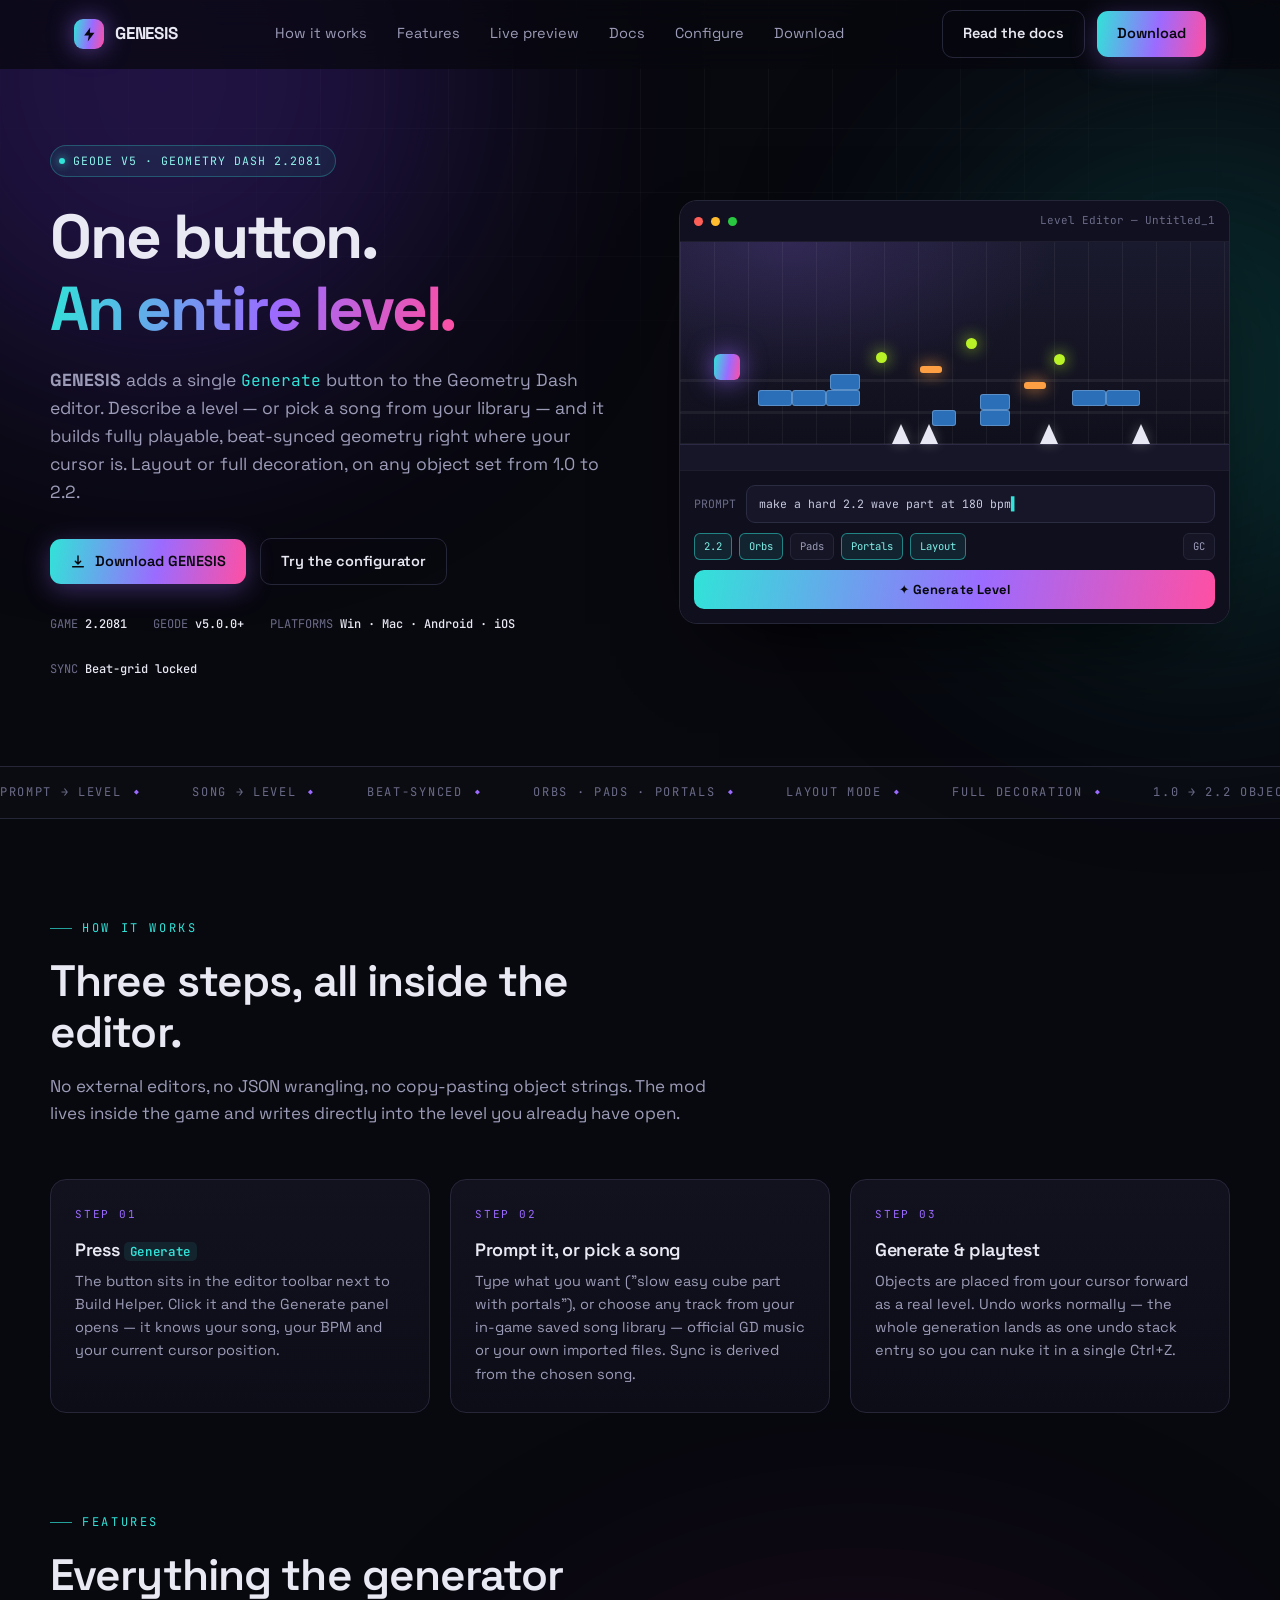
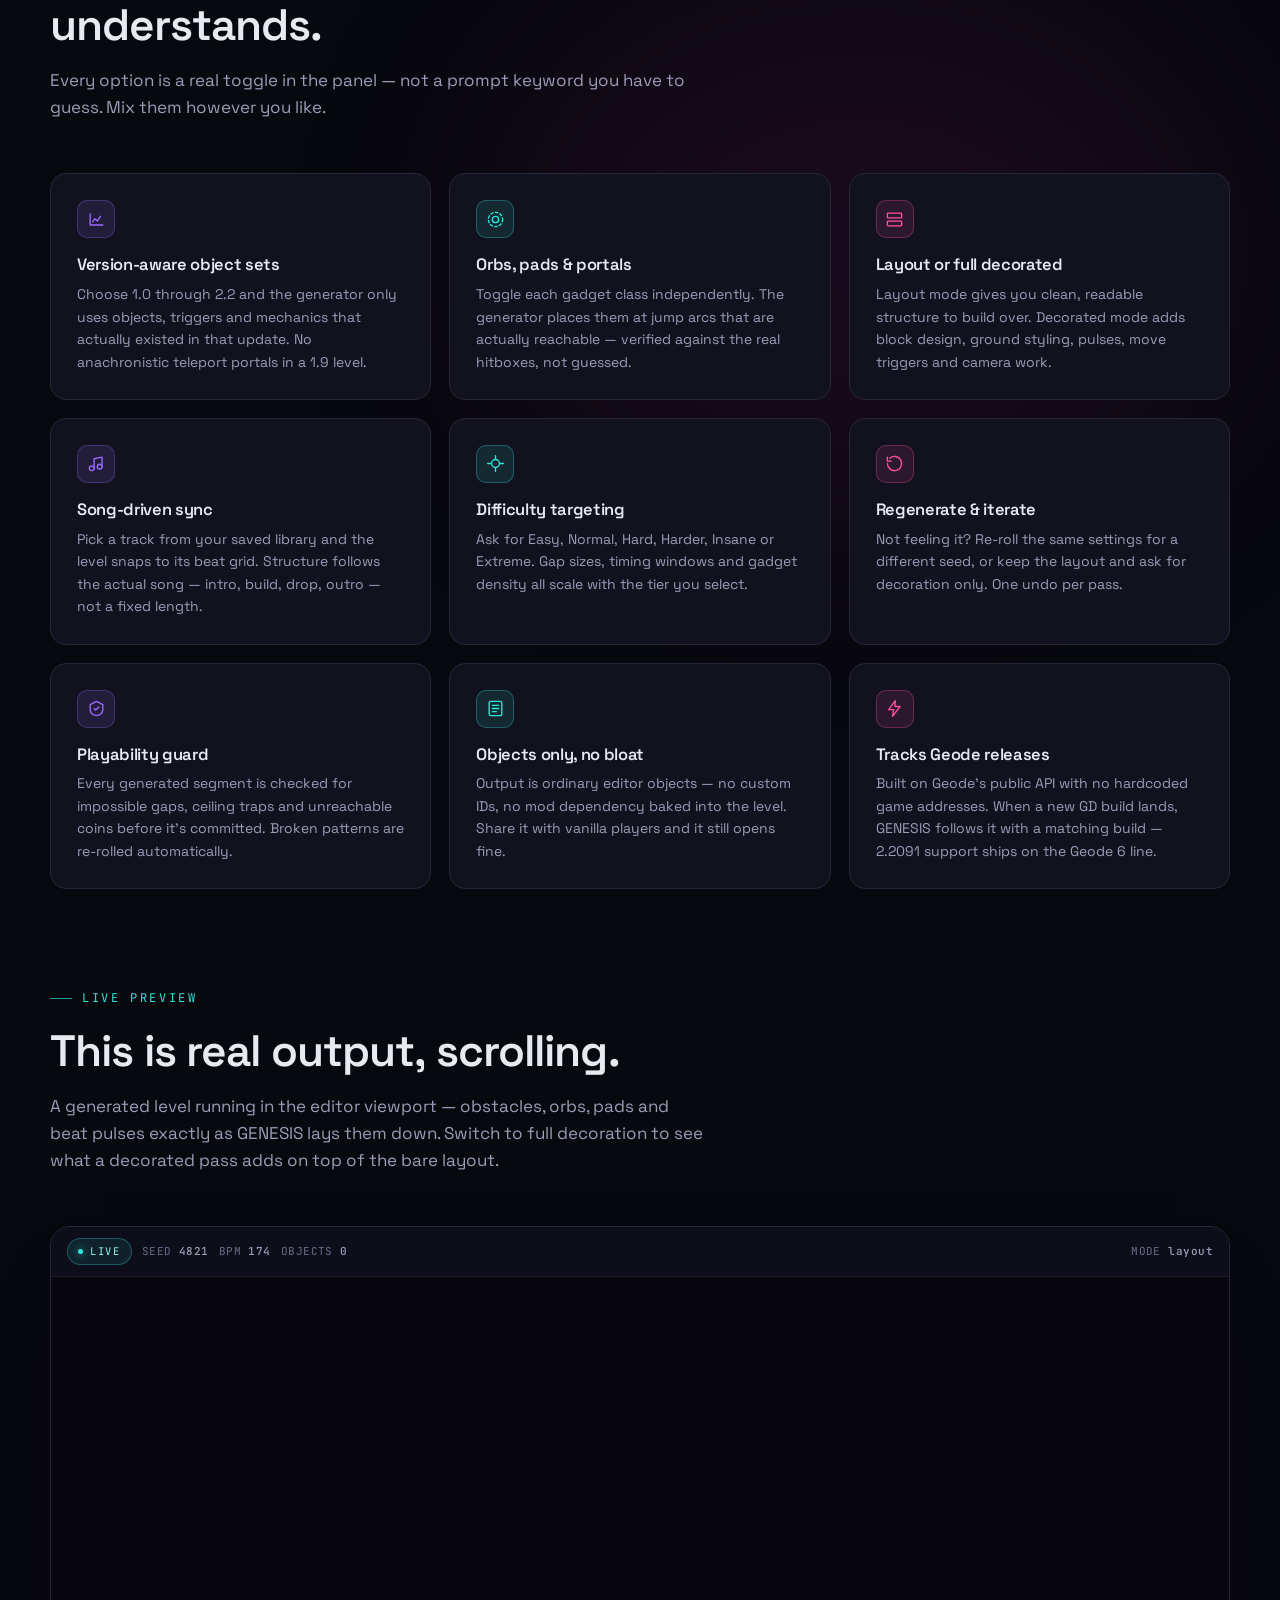
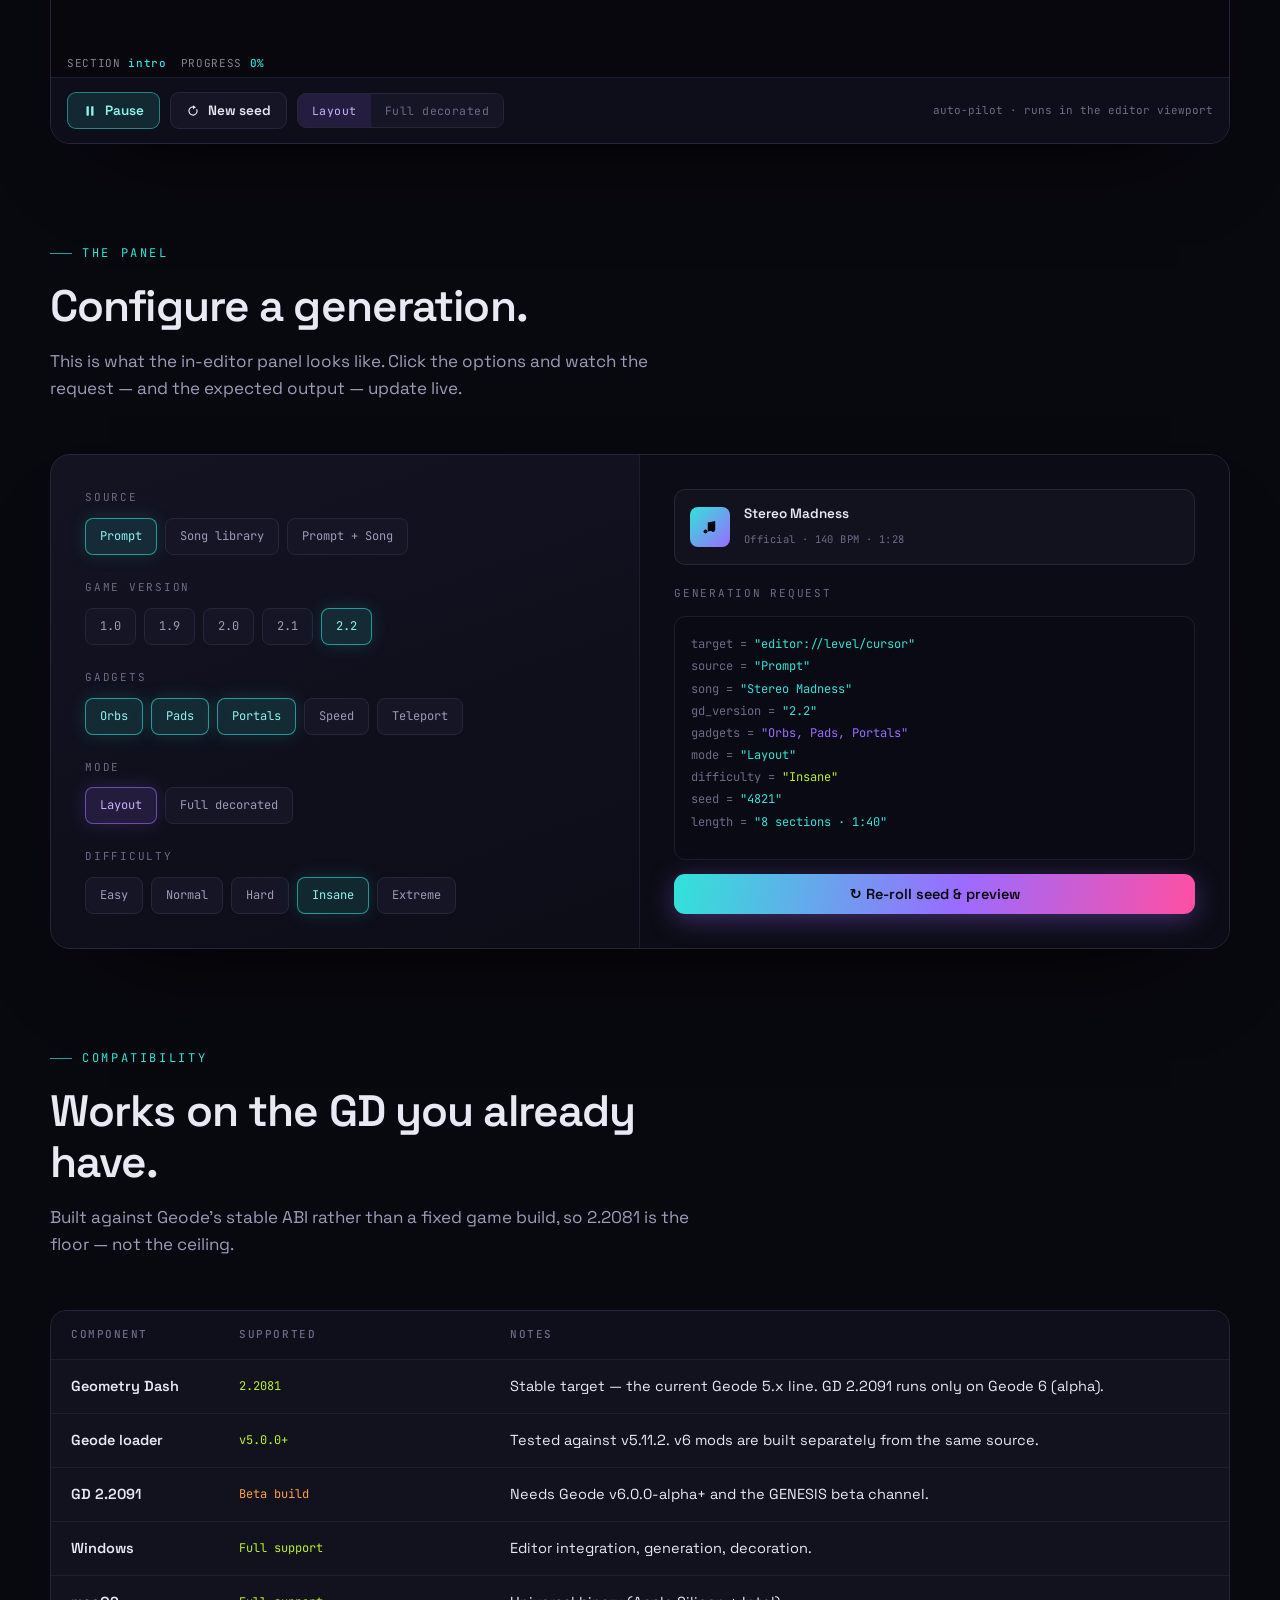
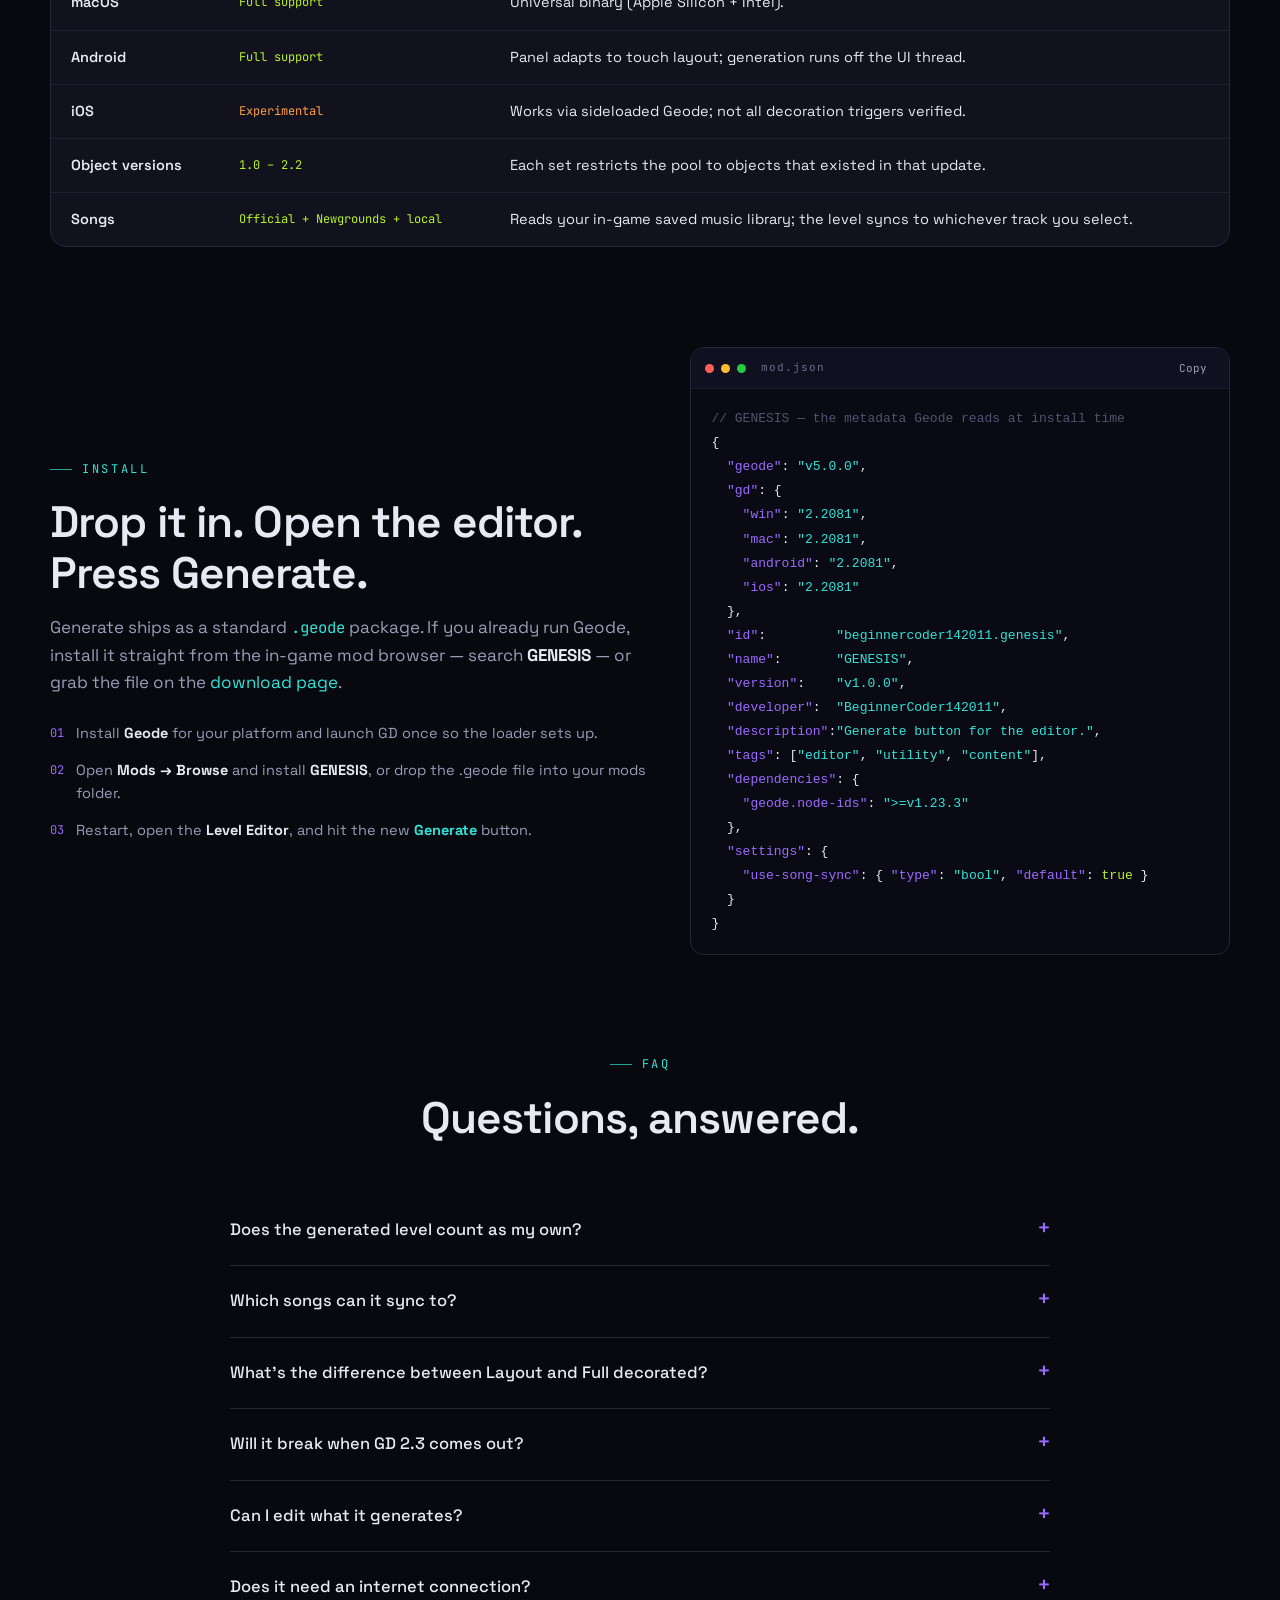
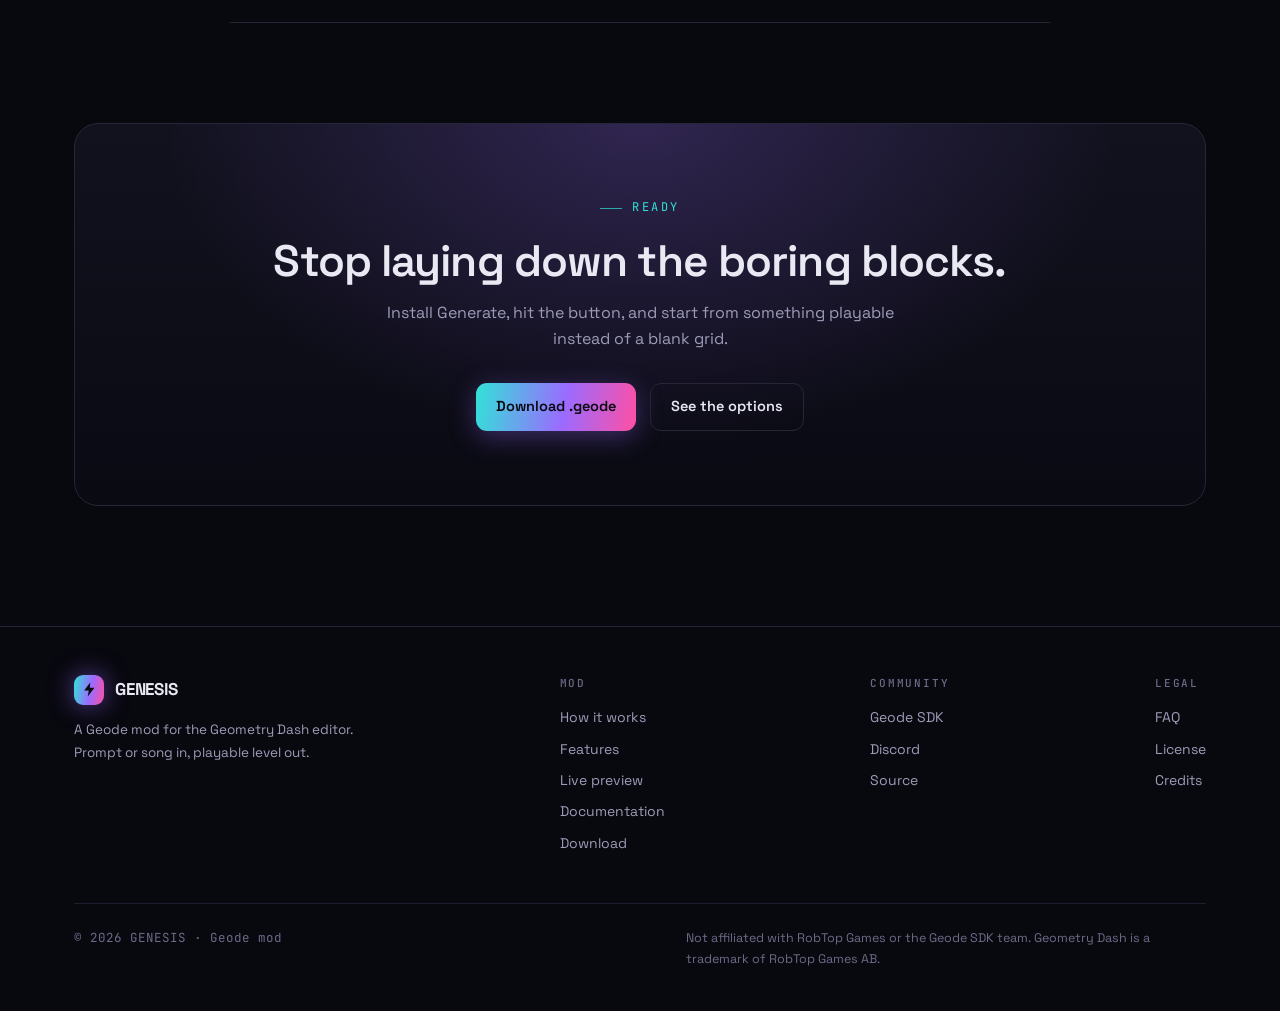
==== index.html @ abf3786a "Add site: landing, download, docs, beta tester page" ====
<!DOCTYPE html>
<html lang="en">
<head>
<meta charset="UTF-8" />
<meta name="viewport" content="width=device-width, initial-scale=1.0" />
<title>GENESIS — Level Generation for the Geometry Dash Editor</title>
<meta name="description" content="GENESIS is a Geode mod that adds one Generate button to the Geometry Dash editor and builds a playable, beat-synced level from a prompt or a song in your library. Layout or fully decorated, 1.0 through 2.2." />
<link rel="preconnect" href="https://fonts.googleapis.com">
<link rel="preconnect" href="https://fonts.gstatic.com" crossorigin>
<link href="https://fonts.googleapis.com/css2?family=Space+Grotesk:wght@400;500;600;700&family=JetBrains+Mono:wght@400;500;700&display=swap" rel="stylesheet">
<link rel="stylesheet" href="styles.css">
</head>
<body>

<div class="bg-grid"></div>
<div class="glow a"></div>
<div class="glow b"></div>
<div class="glow c"></div>

<header id="site-header">
  <div class="wrap nav">
    <a href="#" class="brand">
      <span class="logo">
        <svg viewBox="0 0 24 24" fill="none"><path d="M13 2 4.5 13.5H11L9.5 22 19 9.5h-6.5L13 2Z" fill="#08080f"/></svg>
      </span>
      GENESIS
    </a>
    <nav class="nav-links">
      <a href="#how">How it works</a>
      <a href="#features">Features</a>
      <a href="#preview">Live preview</a>
      <a href="docs.html">Docs</a>
      <a href="#builder">Configure</a>
      <a href="download.html">Download</a>
    </nav>
    <div class="nav-cta">
      <a class="btn ghost" href="docs.html">Read the docs</a>
      <a class="btn primary" href="download.html">Download</a>
    </div>
  </div>
</header>

<!-- ============ HERO ============ -->
<section class="wrap hero">
  <div>
    <div class="badge"><span class="dot"></span>Geode v5 · Geometry Dash 2.2081</div>
    <h1>One button.<br><span class="grad">An entire level.</span></h1>
    <p class="lead">
      <b>GENESIS</b> adds a single <code style="font-family:var(--mono);font-size:.92em;color:var(--cyan)">Generate</code>
      button to the Geometry Dash editor. Describe a level — or pick a song from your library — and it builds fully
      playable, beat-synced geometry right where your cursor is. Layout or full decoration, on any object set from 1.0 to 2.2.
    </p>
    <div class="hero-actions">
      <a class="btn primary" href="download.html">
        <svg width="16" height="16" viewBox="0 0 24 24" fill="none" stroke="currentColor" stroke-width="2.2" stroke-linecap="round" stroke-linejoin="round"><path d="M12 3v12m0 0 4-4m-4 4-4-4M4 19h16"/></svg>
        Download GENESIS
      </a>
      <a class="btn ghost" href="#builder">Try the configurator</a>
    </div>
    <div class="hero-meta">
      <span>GAME&nbsp;<b>2.2081</b></span>
      <span>GEODE&nbsp;<b>v5.0.0+</b></span>
      <span>PLATFORMS&nbsp;<b>Win · Mac · Android · iOS</b></span>
      <span>SYNC&nbsp;<b>Beat-grid locked</b></span>
    </div>
  </div>

  <div class="editor" aria-hidden="true">
    <div class="ed-bar">
      <span class="ed-dot r"></span><span class="ed-dot y"></span><span class="ed-dot g"></span>
      <span class="ed-title">Level Editor — Untitled_1</span>
    </div>
    <div class="ed-canvas" id="canvas"></div>
    <div class="ed-panel">
      <div class="ed-row">
        <span>PROMPT</span>
        <div class="prompt-box">make a hard 2.2 wave part at 180 bpm<span class="caret">▌</span></div>
      </div>
      <div class="ed-row" style="flex-wrap:wrap;gap:7px">
        <span class="chip on">2.2</span>
        <span class="chip on">Orbs</span>
        <span class="chip">Pads</span>
        <span class="chip on">Portals</span>
        <span class="chip on">Layout</span>
        <span class="chip" style="margin-left:auto;border-color:var(--line)">GC</span>
      </div>
      <button class="gen-btn" onclick="document.getElementById('builder').scrollIntoView({behavior:'smooth'})">✦ Generate Level</button>
    </div>
  </div>
</section>

<div class="ticker" aria-hidden="true">
  <div class="ticker-inner">
    <span>Prompt → level</span><span>Song → level</span><span>Beat-synced</span><span>Orbs · Pads · Portals</span>
    <span>Layout mode</span><span>Full decoration</span><span>1.0 → 2.2 object sets</span><span>Auto playtest</span>
    <span>Prompt → level</span><span>Song → level</span><span>Beat-synced</span><span>Orbs · Pads · Portals</span>
    <span>Layout mode</span><span>Full decoration</span><span>1.0 → 2.2 object sets</span><span>Auto playtest</span>
  </div>
</div>

<!-- ============ HOW ============ -->
<section class="wrap sec" id="how">
  <div class="sec-head reveal">
    <div class="eyebrow">How it works</div>
    <h2>Three steps, all inside the editor.</h2>
    <p class="lead">No external editors, no JSON wrangling, no copy-pasting object strings. The mod lives inside the game and writes directly into the level you already have open.</p>
  </div>
  <div class="steps">
    <div class="step reveal">
      <span class="step-n">STEP 01</span>
      <h3>Press <code>Generate</code></h3>
      <p>The button sits in the editor toolbar next to Build Helper. Click it and the Generate panel opens — it knows your song, your BPM and your current cursor position.</p>
    </div>
    <div class="step reveal">
      <span class="step-n">STEP 02</span>
      <h3>Prompt it, or pick a song</h3>
      <p>Type what you want ("slow easy cube part with portals"), or choose any track from your in-game saved song library — official GD music or your own imported files. Sync is derived from the chosen song.</p>
    </div>
    <div class="step reveal">
      <span class="step-n">STEP 03</span>
      <h3>Generate &amp; playtest</h3>
      <p>Objects are placed from your cursor forward as a real level. Undo works normally — the whole generation lands as one undo stack entry so you can nuke it in a single Ctrl+Z.</p>
    </div>
  </div>
</section>

<!-- ============ FEATURES ============ -->
<section class="wrap sec" id="features" style="padding-top:0">
  <div class="sec-head reveal">
    <div class="eyebrow">Features</div>
    <h2>Everything the generator understands.</h2>
    <p class="lead">Every option is a real toggle in the panel — not a prompt keyword you have to guess. Mix them however you like.</p>
  </div>
  <div class="features">
    <div class="card reveal">
      <div class="ico"><svg viewBox="0 0 24 24"><path d="M4 19V5m0 14h16"/><path d="M7 15l3-4 3 3 4-6"/></svg></div>
      <h3>Version-aware object sets</h3>
      <p>Choose 1.0 through 2.2 and the generator only uses objects, triggers and mechanics that actually existed in that update. No anachronistic teleport portals in a 1.9 level.</p>
    </div>
    <div class="card reveal">
      <div class="ico"><svg viewBox="0 0 24 24"><circle cx="12" cy="12" r="4"/><circle cx="12" cy="12" r="9" stroke-dasharray="3 3"/></svg></div>
      <h3>Orbs, pads &amp; portals</h3>
      <p>Toggle each gadget class independently. The generator places them at jump arcs that are actually reachable — verified against the real hitboxes, not guessed.</p>
    </div>
    <div class="card reveal">
      <div class="ico"><svg viewBox="0 0 24 24"><rect x="3" y="4" width="18" height="6" rx="1"/><rect x="3" y="14" width="18" height="6" rx="1"/></svg></div>
      <h3>Layout or full decorated</h3>
      <p>Layout mode gives you clean, readable structure to build over. Decorated mode adds block design, ground styling, pulses, move triggers and camera work.</p>
    </div>
    <div class="card reveal">
      <div class="ico"><svg viewBox="0 0 24 24"><path d="M9 18V6l10-2v12"/><circle cx="6" cy="18" r="3"/><circle cx="16" cy="16" r="3"/></svg></div>
      <h3>Song-driven sync</h3>
      <p>Pick a track from your saved library and the level snaps to its beat grid. Structure follows the actual song — intro, build, drop, outro — not a fixed length.</p>
    </div>
    <div class="card reveal">
      <div class="ico"><svg viewBox="0 0 24 24"><path d="M12 2v4m0 12v4M2 12h4m12 0h4"/><circle cx="12" cy="12" r="5"/></svg></div>
      <h3>Difficulty targeting</h3>
      <p>Ask for Easy, Normal, Hard, Harder, Insane or Extreme. Gap sizes, timing windows and gadget density all scale with the tier you select.</p>
    </div>
    <div class="card reveal">
      <div class="ico"><svg viewBox="0 0 24 24"><path d="M3 12a9 9 0 1 0 3-6.7"/><path d="M3 4v5h5"/></svg></div>
      <h3>Regenerate &amp; iterate</h3>
      <p>Not feeling it? Re-roll the same settings for a different seed, or keep the layout and ask for decoration only. One undo per pass.</p>
    </div>
    <div class="card reveal">
      <div class="ico"><svg viewBox="0 0 24 24"><path d="M12 3 4 7v6c0 5 3.5 7.5 8 8 4.5-.5 8-3 8-8V7l-8-4Z"/><path d="m9 12 2 2 4-4"/></svg></div>
      <h3>Playability guard</h3>
      <p>Every generated segment is checked for impossible gaps, ceiling traps and unreachable coins before it's committed. Broken patterns are re-rolled automatically.</p>
    </div>
    <div class="card reveal">
      <div class="ico"><svg viewBox="0 0 24 24"><rect x="4" y="3" width="16" height="18" rx="2"/><path d="M8 8h8M8 12h8M8 16h5"/></svg></div>
      <h3>Objects only, no bloat</h3>
      <p>Output is ordinary editor objects — no custom IDs, no mod dependency baked into the level. Share it with vanilla players and it still opens fine.</p>
    </div>
    <div class="card reveal">
      <div class="ico"><svg viewBox="0 0 24 24"><path d="M13 2 4.5 13.5H11L9.5 22 19 9.5h-6.5L13 2Z"/></svg></div>
      <h3>Tracks Geode releases</h3>
      <p>Built on Geode's public API with no hardcoded game addresses. When a new GD build lands, GENESIS follows it with a matching build — 2.2091 support ships on the Geode 6 line.</p>
    </div>
  </div>
</section>

<!-- ============ LIVE PREVIEW ============ -->
<section class="wrap sec" id="preview" style="padding-top:0">
  <div class="sec-head reveal">
    <div class="eyebrow">Live preview</div>
    <h2>This is real output, scrolling.</h2>
    <p class="lead">A generated level running in the editor viewport — obstacles, orbs, pads and beat pulses exactly as GENESIS lays them down. Switch to full decoration to see what a decorated pass adds on top of the bare layout.</p>
  </div>

  <div class="preview-shell reveal">
    <div class="pv-top">
      <span class="pv-live"><span class="dot"></span>Live</span>
      <span class="pv-stat">SEED <b id="pv-seed">4821</b></span>
      <span class="pv-stat">BPM <b id="pv-bpm">174</b></span>
      <span class="pv-stat">OBJECTS <b id="pv-objs">0</b></span>
      <span class="pv-stat pv-spacer">MODE <b id="pv-mode">layout</b></span>
    </div>
    <div class="pv-canvas-wrap">
      <canvas id="level-canvas"></canvas>
      <div class="pv-overlay">
        <span>SECTION <b id="pv-sec">intro</b></span>
        <span>PROGRESS <b id="pv-pct">0%</b></span>
      </div>
    </div>
    <div class="pv-controls">
      <button class="pv-btn act" id="pv-play">
        <svg viewBox="0 0 24 24" aria-hidden="true"><use href="#ic-pause"/></svg>
        <span class="lbl">Pause</span>
      </button>
      <button class="pv-btn" id="pv-reroll">
        <svg viewBox="0 0 24 24" aria-hidden="true"><use href="#ic-reroll"/></svg>
        New seed
      </button>
      <div class="pv-toggle">
        <button class="on" data-mode="layout">Layout</button>
        <button data-mode="decorated">Full decorated</button>
      </div>
      <span class="pv-hint">auto-pilot · runs in the editor viewport</span>
    </div>
  </div>

  <svg width="0" height="0" style="position:absolute" aria-hidden="true">
    <symbol id="ic-pause" viewBox="0 0 24 24"><rect x="6" y="4" width="4" height="16" rx="1"/><rect x="14" y="4" width="4" height="16" rx="1"/></symbol>
    <symbol id="ic-play" viewBox="0 0 24 24"><path d="M7 4l13 8-13 8V4z"/></symbol>
    <symbol id="ic-reroll" viewBox="0 0 24 24"><path d="M12 4a8 8 0 1 0 7.4 5h-2.2A6 6 0 1 1 12 6v3l5-3.5L12 2v2z"/></symbol>
  </svg>
</section>

<!-- ============ INTERACTIVE BUILDER ============ -->
<section class="wrap sec" id="builder" style="padding-top:0">
  <div class="sec-head reveal">
    <div class="eyebrow">The panel</div>
    <h2>Configure a generation.</h2>
    <p class="lead">This is what the in-editor panel looks like. Click the options and watch the request — and the expected output — update live.</p>
  </div>

  <div class="config reveal">
    <div class="config-grid">
      <div class="config-left">
        <div class="cfg-group">
          <span class="cfg-label">Source</span>
          <div class="opts" data-group="source">
            <div class="opt active" data-val="Prompt">Prompt</div>
            <div class="opt" data-val="Song library">Song library</div>
            <div class="opt" data-val="Prompt + Song">Prompt + Song</div>
          </div>
        </div>
        <div class="cfg-group">
          <span class="cfg-label">Game version</span>
          <div class="opts" data-group="version">
            <div class="opt" data-val="1.0">1.0</div>
            <div class="opt" data-val="1.9">1.9</div>
            <div class="opt" data-val="2.0">2.0</div>
            <div class="opt" data-val="2.1">2.1</div>
            <div class="opt active" data-val="2.2">2.2</div>
          </div>
        </div>
        <div class="cfg-group">
          <span class="cfg-label">Gadgets</span>
          <div class="opts" data-group="gadgets">
            <div class="opt active" data-val="Orbs">Orbs</div>
            <div class="opt active" data-val="Pads">Pads</div>
            <div class="opt active" data-val="Portals">Portals</div>
            <div class="opt" data-val="Speed">Speed</div>
            <div class="opt" data-val="Teleport">Teleport</div>
          </div>
        </div>
        <div class="cfg-group">
          <span class="cfg-label">Mode</span>
          <div class="opts" data-group="mode">
            <div class="opt active" data-k="mode" data-val="Layout">Layout</div>
            <div class="opt" data-k="mode" data-val="Full decorated">Full decorated</div>
          </div>
        </div>
        <div class="cfg-group" style="margin-bottom:0">
          <span class="cfg-label">Difficulty</span>
          <div class="opts" data-group="diff">
            <div class="opt" data-val="Easy">Easy</div>
            <div class="opt" data-val="Normal">Normal</div>
            <div class="opt" data-val="Hard">Hard</div>
            <div class="opt active" data-val="Insane">Insane</div>
            <div class="opt" data-val="Extreme">Extreme</div>
          </div>
        </div>
      </div>

      <div class="config-right">
        <div class="cfg-song">
          <div class="song-thumb">
            <svg viewBox="0 0 24 24"><path d="M9 18V6l10-2v12"/><circle cx="6" cy="18" r="2.6"/><circle cx="16" cy="16" r="2.6"/></svg>
          </div>
          <div class="song-meta">
            <b id="songName">Stereo Madness</b>
            <small id="songMeta">Official · 140 BPM · 1:28</small>
          </div>
          <div class="bars" aria-hidden="true">
            <i style="animation-delay:0s"></i><i style="animation-delay:.12s"></i><i style="animation-delay:.24s"></i>
            <i style="animation-delay:.36s"></i><i style="animation-delay:.48s"></i><i style="animation-delay:.18s"></i>
            <i style="animation-delay:.3s"></i><i style="animation-delay:.06s"></i>
          </div>
        </div>
        <span class="out-label">Generation request</span>
        <div class="out" id="out"></div>
        <button class="btn primary" style="width:100%" id="reroll">↻ Re-roll seed &amp; preview</button>
      </div>
    </div>
  </div>
</section>

<!-- ============ COMPATIBILITY ============ -->
<section class="wrap sec" id="compatibility" style="padding-top:0">
  <div class="sec-head reveal">
    <div class="eyebrow">Compatibility</div>
    <h2>Works on the GD you already have.</h2>
    <p class="lead">Built against Geode's stable ABI rather than a fixed game build, so 2.2081 is the floor — not the ceiling.</p>
  </div>
  <div class="table-shell reveal">
    <div class="table-scroll">
      <table>
        <thead>
          <tr><th>Component</th><th>Supported</th><th>Notes</th></tr>
        </thead>
        <tbody>
          <tr>
            <td><b>Geometry Dash</b></td>
            <td class="ok">2.2081</td>
            <td>Stable target — the current Geode 5.x line. GD 2.2091 runs only on Geode 6 (alpha).</td>
          </tr>
          <tr>
            <td><b>Geode loader</b></td>
            <td class="ok">v5.0.0+</td>
            <td>Tested against v5.11.2. v6 mods are built separately from the same source.</td>
          </tr>
          <tr>
            <td><b>GD 2.2091</b></td>
            <td class="partial">Beta build</td>
            <td>Needs Geode v6.0.0-alpha+ and the GENESIS beta channel.</td>
          </tr>
          <tr>
            <td><b>Windows</b></td>
            <td class="ok">Full support</td>
            <td>Editor integration, generation, decoration.</td>
          </tr>
          <tr>
            <td><b>macOS</b></td>
            <td class="ok">Full support</td>
            <td>Universal binary (Apple Silicon + Intel).</td>
          </tr>
          <tr>
            <td><b>Android</b></td>
            <td class="ok">Full support</td>
            <td>Panel adapts to touch layout; generation runs off the UI thread.</td>
          </tr>
          <tr>
            <td><b>iOS</b></td>
            <td class="partial">Experimental</td>
            <td>Works via sideloaded Geode; not all decoration triggers verified.</td>
          </tr>
          <tr>
            <td><b>Object versions</b></td>
            <td class="ok">1.0 – 2.2</td>
            <td>Each set restricts the pool to objects that existed in that update.</td>
          </tr>
          <tr>
            <td><b>Songs</b></td>
            <td class="ok">Official + Newgrounds + local</td>
            <td>Reads your in-game saved music library; the level syncs to whichever track you select.</td>
          </tr>
        </tbody>
      </table>
    </div>
  </div>
</section>

<!-- ============ INSTALL ============ -->
<section class="wrap sec install" id="install" style="padding-top:0">
  <div class="reveal">
    <div class="eyebrow">Install</div>
    <h2>Drop it in. Open the editor. Press Generate.</h2>
    <p class="lead" style="margin-bottom:26px">
      Generate ships as a standard <code style="font-family:var(--mono);color:var(--cyan);font-size:.92em">.geode</code>
      package. If you already run Geode, install it straight from the in-game mod browser — search <b style="color:var(--txt)">GENESIS</b> — or grab the file on the <a href="download.html" style="color:var(--cyan)">download page</a>.
    </p>
    <div style="display:flex;flex-direction:column;gap:14px;color:var(--txt-dim);font-size:14.5px">
      <div style="display:flex;gap:12px"><span style="color:var(--violet);font-family:var(--mono);font-size:12px;padding-top:2px">01</span><span>Install <b style="color:var(--txt)">Geode</b> for your platform and launch GD once so the loader sets up.</span></div>
      <div style="display:flex;gap:12px"><span style="color:var(--violet);font-family:var(--mono);font-size:12px;padding-top:2px">02</span><span>Open <b style="color:var(--txt)">Mods → Browse</b> and install <b style="color:var(--txt)">GENESIS</b>, or drop the .geode file into your mods folder.</span></div>
      <div style="display:flex;gap:12px"><span style="color:var(--violet);font-family:var(--mono);font-size:12px;padding-top:2px">03</span><span>Restart, open the <b style="color:var(--txt)">Level Editor</b>, and hit the new <b style="color:var(--cyan)">Generate</b> button.</span></div>
    </div>
  </div>

  <div class="code reveal">
    <div class="code-bar">
      <span class="ed-dot r"></span><span class="ed-dot y"></span><span class="ed-dot g"></span>
      <span style="margin-left:8px">mod.json</span>
      <button class="copy" onclick="copyCode(this)">Copy</button>
    </div>
<pre id="codeblock"><span class="c-com">// GENESIS — the metadata Geode reads at install time</span>
{
  <span class="c-key">"geode"</span>: <span class="c-str">"v5.0.0"</span>,
  <span class="c-key">"gd"</span>: {
    <span class="c-key">"win"</span>: <span class="c-str">"2.2081"</span>,
    <span class="c-key">"mac"</span>: <span class="c-str">"2.2081"</span>,
    <span class="c-key">"android"</span>: <span class="c-str">"2.2081"</span>,
    <span class="c-key">"ios"</span>: <span class="c-str">"2.2081"</span>
  },
  <span class="c-key">"id"</span>:         <span class="c-str">"beginnercoder142011.genesis"</span>,
  <span class="c-key">"name"</span>:       <span class="c-str">"GENESIS"</span>,
  <span class="c-key">"version"</span>:    <span class="c-str">"v1.0.0"</span>,
  <span class="c-key">"developer"</span>:  <span class="c-str">"BeginnerCoder142011"</span>,
  <span class="c-key">"description"</span>:<span class="c-str">"Generate button for the editor."</span>,
  <span class="c-key">"tags"</span>: [<span class="c-str">"editor"</span>, <span class="c-str">"utility"</span>, <span class="c-str">"content"</span>],
  <span class="c-key">"dependencies"</span>: {
    <span class="c-key">"geode.node-ids"</span>: <span class="c-str">">=v1.23.3"</span>
  },
  <span class="c-key">"settings"</span>: {
    <span class="c-key">"use-song-sync"</span>: { <span class="c-key">"type"</span>: <span class="c-str">"bool"</span>, <span class="c-key">"default"</span>: <span class="c-fn">true</span> }
  }
}</pre>
  </div>
</section>

<!-- ============ FAQ ============ -->
<section class="wrap sec" id="faq" style="padding-top:0">
  <div class="sec-head reveal" style="margin-inline:auto;text-align:center;max-width:620px">
    <div class="eyebrow" style="justify-content:center">FAQ</div>
    <h2>Questions, answered.</h2>
  </div>
  <div class="faq reveal">
    <details class="q">
      <summary>Does the generated level count as my own?</summary>
      <p>The mod outputs ordinary editor objects into your own level file. How you publish it is up to you — but most creators use it for layout drafts, decoration bases and quick playtestable structures rather than publishing raw output unchanged.</p>
    </details>
    <details class="q">
      <summary>Which songs can it sync to?</summary>
      <p>Any track available in your in-game saved music library — the official GD soundtrack, songs you've downloaded through the game, and your own imported audio files. Sync tempo and offset are read from the track and used as the generation beat grid.</p>
    </details>
    <details class="q">
      <summary>What's the difference between Layout and Full decorated?</summary>
      <p>Layout mode produces only gameplay-relevant geometry, so it stays readable and cheap on objects. Full decorated additionally generates block design, ground/background styling, pulses, move triggers and camera work — still using stock objects only.</p>
    </details>
    <details class="q">
      <summary>Will it break when GD 2.3 comes out?</summary>
      <p>The mod is compiled against Geode's version-independent interface and doesn't hardcode game addresses. When a new game build ships, it typically needs a Geode update rather than a mod rewrite — and new object sets get added as they're documented.</p>
    </details>
    <details class="q">
      <summary>Can I edit what it generates?</summary>
      <p>Yes — that's the point. Everything lands as normal editor objects you can select, move, delete or restyle. Each generation pass is a single undo entry, so Ctrl+Z removes a whole attempt cleanly.</p>
    </details>
    <details class="q">
      <summary>Does it need an internet connection?</summary>
      <p>No. Generation and song analysis run locally on your machine. Nothing about your level or your music is uploaded anywhere.</p>
    </details>
  </div>
</section>

<!-- ============ CTA ============ -->
<section class="wrap" style="padding-bottom:20px">
  <div class="cta reveal">
    <div class="eyebrow" style="justify-content:center">Ready</div>
    <h2>Stop laying down the boring blocks.</h2>
    <p>Install Generate, hit the button, and start from something playable instead of a blank grid.</p>
    <div class="cta-actions">
      <a class="btn primary" href="download.html">Download .geode</a>
      <a class="btn ghost" href="#builder">See the options</a>
    </div>
  </div>
</section>

<footer>
  <div class="wrap">
    <div class="foot">
      <div style="max-width:280px">
        <a href="#" class="brand" style="margin-bottom:14px">
          <span class="logo">
            <svg viewBox="0 0 24 24" fill="none"><path d="M13 2 4.5 13.5H11L9.5 22 19 9.5h-6.5L13 2Z" fill="#08080f"/></svg>
          </span>
          GENESIS
        </a>
        <p style="color:var(--txt-dim);font-size:13.5px;line-height:1.7">A Geode mod for the Geometry Dash editor. Prompt or song in, playable level out.</p>
      </div>
      <div class="foot-col">
        <h4>Mod</h4>
        <a href="#how">How it works</a>
        <a href="#features">Features</a>
        <a href="#preview">Live preview</a>
        <a href="docs.html">Documentation</a>
        <a href="download.html">Download</a>
      </div>
      <div class="foot-col">
        <h4>Community</h4>
        <a href="https://geode-sdk.org" target="_blank" rel="noopener">Geode SDK</a>
        <a href="https://discord.gg/geode" target="_blank" rel="noopener">Discord</a>
        <a href="https://github.com" target="_blank" rel="noopener">Source</a>
      </div>
      <div class="foot-col">
        <h4>Legal</h4>
        <a href="#faq">FAQ</a>
        <a href="#">License</a>
        <a href="#">Credits</a>
      </div>
    </div>
    <div class="foot-bottom">
      <span>© 2026 GENESIS · Geode mod</span>
      <span class="disclaimer">Not affiliated with RobTop Games or the Geode SDK team. Geometry Dash is a trademark of RobTop Games AB.</span>
    </div>
  </div>
</footer>

<script>
/* ---------- header scroll ---------- */
const header = document.getElementById('site-header');
addEventListener('scroll', () => header.classList.toggle('scrolled', scrollY > 12), {passive:true});

/* ---------- canvas objects ---------- */
(function buildCanvas(){
  const c = document.getElementById('canvas');
  if(!c) return;
  const tracks = [ {top:'60%'}, {top:'74%'}, {top:'88%'} ];
  tracks.forEach(t => {
    const d = document.createElement('div');
    d.className = 'track';
    d.style.top = t.top;
    c.appendChild(d);
  });
  // ground
  const g = document.createElement('div');
  g.style.cssText = 'position:absolute;left:0;right:0;bottom:0;height:26px;background:#161628;border-top:1px solid #2a2a44;z-index:1';
  c.appendChild(g);

  const blocks = [
    // x, y, w, h, cls
    [78, 148, 34, 16], [112, 148, 34, 16], [146, 148, 34, 16],
    [150, 132, 30, 16],
    [252, 168, 24, 16],
    [300, 168, 30, 16], [300, 152, 30, 16],
    [392, 148, 34, 16], [426, 148, 34, 16],
  ];
  blocks.forEach(([x,y,w,h]) => {
    const b = document.createElement('div');
    b.className = 'block';
    b.style.left = x+'px'; b.style.top = y+'px';
    b.style.width = w+'px'; b.style.height = h+'px';
    c.appendChild(b);
  });
  // spikes
  [[212,182],[240,182],[360,182],[452,182]].forEach(([x,y])=>{
    const s = document.createElement('div');
    s.className = 'block spike';
    s.style.left = x+'px'; s.style.top = y+'px';
    c.appendChild(s);
  });
  // orbs
  [[196,110],[286,96],[374,112]].forEach(([x,y])=>{
    const o = document.createElement('div');
    o.className = 'block orb';
    o.style.left = x+'px'; o.style.top = y+'px';
    c.appendChild(o);
  });
  // pads
  [[240,124],[344,140]].forEach(([x,y])=>{
    const p = document.createElement('div');
    p.className = 'block pad';
    p.style.left = x+'px'; p.style.top = y+'px';
    c.appendChild(p);
  });
  // player last so it's on top
  const pl = document.createElement('div');
  pl.className = 'player';
  c.appendChild(pl);
})();

/* ---------- configurator ---------- */
const state = {
  source:'Prompt',
  version:'2.2',
  gadgets:['Orbs','Pads','Portals'],
  mode:'Layout',
  diff:'Insane'
};
const versionNames = {
  '1.0':'1.0 (pre-update)', '1.9':'1.9', '2.0':'2.0', '2.1':'2.1', '2.2':'2.2'
};
const out = document.getElementById('out');
let seed = 4821;

const sampleSongs = [
  ['Stereo Madness','Official · 140 BPM · 1:28'],
  ['Back On Track','Official · 150 BPM · 1:34'],
  ['Polargeist','Official · 155 BPM · 1:44'],
  ['Dry Out','Official · 165 BPM · 1:40'],
  ['Base After Base','Official · 175 BPM · 1:52'],
  ['Jumper','Official · 180 BPM · 2:06'],
  ['Cant Let Go','Official · 170 BPM · 1:58'],
  ['My Custom Track.mp3','Local import · 174 BPM · 3:12']
];

function renderOut(){
  const g = state.gadgets.length ? state.gadgets.join(', ') : 'none';
  const lines = [
    ['target',      'editor://level/cursor'],
    ['source',      state.source],
    ['song',        document.getElementById('songName').textContent],
    ['gd_version',  state.version],
    ['gadgets',     g],
    ['mode',        state.mode],
    ['difficulty',  state.diff],
    ['seed',        String(seed)],
    ['length',      state.mode === 'Full decorated' ? '8 sections · 1:40' : '8 sections · 1:40']
  ];
  out.innerHTML = lines.map(([k,v],i) =>
    `<span class="k">${k}</span><span class="k"> = </span>` +
    `<span class="${i===6?'w':i===4?'p':'v'}">"${v}"</span>`
  ).join('\n');
}
renderOut();

document.querySelectorAll('.opts').forEach(group => {
  const key = group.dataset.group;
  const multi = key === 'gadgets';
  group.addEventListener('click', e => {
    const opt = e.target.closest('.opt');
    if(!opt) return;
    if(multi){
      opt.classList.toggle('active');
      state.gadgets = [...group.querySelectorAll('.opt.active')].map(o=>o.dataset.val);
    } else {
      group.querySelectorAll('.opt').forEach(o=>o.classList.remove('active'));
      opt.classList.add('active');
      state[key] = opt.dataset.val;
      if(key === 'source'){
        const songBox = document.querySelector('.cfg-song');
        songBox.style.opacity = state.source === 'Prompt' ? '.45' : '1';
      }
    }
    renderOut();
  });
});

document.getElementById('reroll').addEventListener('click', () => {
  seed = Math.floor(Math.random()*9000)+1000;
  const song = sampleSongs[Math.floor(Math.random()*sampleSongs.length)];
  document.getElementById('songName').textContent = song[0];
  document.getElementById('songMeta').textContent = song[1];
  renderOut();
  out.animate([{opacity:.35},{opacity:1}], {duration:380, easing:'ease-out'});
});

/* ---------- copy ---------- */
function copyCode(btn){
  const text = document.getElementById('codeblock').innerText;
  navigator.clipboard.writeText(text).then(()=>{
    const old = btn.textContent;
    btn.textContent = 'Copied ✓';
    setTimeout(()=>btn.textContent = old, 1600);
  }).catch(()=>{ btn.textContent = 'Ctrl+C'; });
}

/* ---------- reveal on scroll ---------- */
const io = new IntersectionObserver(entries => {
  entries.forEach(en => {
    if(en.isIntersecting){
      en.target.classList.add('in');
      io.unobserve(en.target);
    }
  });
}, {threshold:.12, rootMargin:'0px 0px -60px 0px'});
document.querySelectorAll('.reveal').forEach((el,i)=>{
  el.style.transitionDelay = (i % 3) * 70 + 'ms';
  io.observe(el);
});
</script>
<script src="releases.js"></script>
<script>
  /* point GitHub links at the repo configured in releases.js */
  (function () {
    if (typeof GENESIS_REPO === 'undefined' || GENESIS_REPO.owner === 'yourname') return;
    document.querySelectorAll('a[href="https://github.com"]').forEach(a => { a.href = GENESIS_GH; });
    document.querySelectorAll('a[href="https://github.com/"]').forEach(a => { a.href = GENESIS_GH; });
  })();
</script>
<script src="preview.js" defer></script>
</body>
</html>
---- styles.css ----
:root{
    --bg:#08080f;
    --bg-2:#0d0d18;
    --panel:#12121f;
    --panel-2:#181828;
    --line:#262639;
    --line-soft:#1d1d2e;
    --txt:#e9e9f4;
    --txt-dim:#9c9cb8;
    --txt-faint:#6b6b88;
    --cyan:#31e3d8;
    --lime:#b9f227;
    --violet:#9b6bff;
    --pink:#ff4fa3;
    --orange:#ff9f43;
    --grad:linear-gradient(100deg,#31e3d8,#9b6bff 55%,#ff4fa3);
    --radius:16px;
    --mono:"JetBrains Mono",ui-monospace,monospace;
  }
  *{box-sizing:border-box;margin:0;padding:0}
  html{scroll-behavior:smooth}
  body{
    background:var(--bg);
    color:var(--txt);
    font-family:"Space Grotesk",system-ui,-apple-system,sans-serif;
    line-height:1.6;
    -webkit-font-smoothing:antialiased;
    overflow-x:hidden;
  }
  a{color:inherit;text-decoration:none}
  ::selection{background:var(--violet);color:#fff}

  /* ---------- ambient background ---------- */
  .bg-grid{
    position:fixed;inset:0;z-index:-2;
    background-image:
      linear-gradient(to right,rgba(255,255,255,.035) 1px,transparent 1px),
      linear-gradient(to bottom,rgba(255,255,255,.035) 1px,transparent 1px);
    background-size:64px 64px;
    mask-image:radial-gradient(ellipse 90% 60% at 50% 0%,#000 20%,transparent 78%);
    -webkit-mask-image:radial-gradient(ellipse 90% 60% at 50% 0%,#000 20%,transparent 78%);
  }
  .glow{
    position:fixed;z-index:-1;border-radius:50%;filter:blur(120px);opacity:.5;pointer-events:none;
  }
  .glow.a{width:600px;height:600px;background:#3a1f7a;top:-220px;left:-140px}
  .glow.b{width:520px;height:520px;background:#0b5c58;top:120px;right:-180px;opacity:.4}
  .glow.c{width:700px;height:500px;background:#4a1440;top:1600px;left:40%;opacity:.28}

  /* ---------- layout ---------- */
  .wrap{max-width:1180px;margin:0 auto;padding:0 24px}
  section{position:relative}
  .eyebrow{
    font-family:var(--mono);font-size:12px;letter-spacing:.22em;text-transform:uppercase;
    color:var(--cyan);display:flex;align-items:center;gap:10px;margin-bottom:18px;
  }
  .eyebrow::before{content:"";width:22px;height:1px;background:var(--cyan);opacity:.7}
  h1,h2,h3{line-height:1.15;letter-spacing:-.02em;font-weight:600}
  h2{font-size:clamp(28px,4vw,44px);margin-bottom:16px}
  .lead{color:var(--txt-dim);font-size:17px;max-width:62ch}

  /* ---------- nav ---------- */
  header{
    position:sticky;top:0;z-index:50;
    backdrop-filter:blur(14px);-webkit-backdrop-filter:blur(14px);
    background:rgba(8,8,15,.72);
    border-bottom:1px solid transparent;
    transition:border-color .3s,background .3s;
  }
  header.scrolled{border-bottom-color:var(--line);background:rgba(8,8,15,.9)}
  .nav{display:flex;align-items:center;justify-content:space-between;height:68px}
  .brand{display:flex;align-items:center;gap:11px;font-weight:700;font-size:17px;letter-spacing:-.01em}
  .logo{
    width:30px;height:30px;border-radius:9px;background:var(--grad);
    display:grid;place-items:center;flex:none;
    box-shadow:0 0 24px rgba(155,107,255,.55);
  }
  .logo svg{width:17px;height:17px}
  .nav-links{display:flex;gap:30px;font-size:14.5px;color:var(--txt-dim)}
  .nav-links a{transition:color .2s;position:relative}
  .nav-links a:hover{color:var(--txt)}
  .nav-cta{display:flex;align-items:center;gap:12px}
  .btn{
    display:inline-flex;align-items:center;justify-content:center;gap:9px;
    padding:11px 20px;border-radius:11px;font-size:14.5px;font-weight:600;
    border:1px solid var(--line);background:var(--panel);color:var(--txt);
    cursor:pointer;transition:transform .18s,border-color .2s,background .2s,box-shadow .2s;
    font-family:inherit;white-space:nowrap;
  }
  .btn:hover{transform:translateY(-2px);border-color:#3b3b58}
  .btn.primary{
    background:var(--grad);border:none;color:#08080f;
    box-shadow:0 6px 26px rgba(155,107,255,.35);
  }
  .btn.primary:hover{box-shadow:0 10px 34px rgba(155,107,255,.5)}
  .btn.ghost{background:transparent}
  .nav-toggle{display:none}

  /* ---------- hero ---------- */
  .hero{padding:76px 0 40px;display:grid;grid-template-columns:1.02fr .98fr;gap:56px;align-items:center}
  .badge{
    display:inline-flex;align-items:center;gap:8px;
    padding:6px 13px 6px 8px;border-radius:99px;
    background:rgba(49,227,216,.08);border:1px solid rgba(49,227,216,.28);
    font-family:var(--mono);font-size:11.5px;letter-spacing:.09em;color:#8ff3ec;
    text-transform:uppercase;margin-bottom:24px;
  }
  .dot{width:6px;height:6px;border-radius:50%;background:var(--cyan);box-shadow:0 0 10px var(--cyan);animation:pulse 2s infinite}
  @keyframes pulse{0%,100%{opacity:1}50%{opacity:.35}}
  h1{font-size:clamp(38px,5.2vw,62px);font-weight:700;letter-spacing:-.035em}
  h1 .grad{background:var(--grad);-webkit-background-clip:text;background-clip:text;color:transparent}
  .hero p.lead{margin:22px 0 32px;font-size:17.5px}
  .hero-actions{display:flex;gap:14px;flex-wrap:wrap;align-items:center}
  .hero-meta{margin-top:30px;display:flex;gap:26px;flex-wrap:wrap;font-family:var(--mono);font-size:12px;color:var(--txt-faint)}
  .hero-meta b{color:var(--txt);font-weight:500}

  /* ---------- editor mock ---------- */
  .editor{
    border:1px solid var(--line);border-radius:18px;overflow:hidden;
    background:linear-gradient(180deg,#141424,#0d0d18);
    box-shadow:0 40px 90px -40px rgba(0,0,0,.95),0 0 0 1px rgba(255,255,255,.02) inset;
  }
  .ed-bar{display:flex;align-items:center;gap:8px;padding:11px 14px;border-bottom:1px solid var(--line-soft);background:#101020}
  .ed-dot{width:9px;height:9px;border-radius:50%;background:#2f2f47}
  .ed-dot.r{background:#ff5f57}.ed-dot.y{background:#febc2e}.ed-dot.g{background:#28c840}
  .ed-title{margin-left:auto;font-family:var(--mono);font-size:11px;color:var(--txt-faint)}
  .ed-canvas{position:relative;height:228px;background:
      radial-gradient(ellipse 70% 90% at 20% 0%,rgba(155,107,255,.18),transparent 70%),
      linear-gradient(180deg,#1a1a2e,#0e0e1a);
    overflow:hidden}
  .ed-canvas::after{
    content:"";position:absolute;inset:0;
    background-image:linear-gradient(to right,rgba(255,255,255,.05) 1px,transparent 1px);
    background-size:34px 100%;
  }
  .track{position:absolute;height:3px;border-radius:2px;background:rgba(255,255,255,.06);left:0;right:0}
  .player{
    position:absolute;left:34px;top:112px;width:26px;height:26px;border-radius:6px;
    background:var(--grad);box-shadow:0 0 26px rgba(155,107,255,.8);
    animation:hop 3.2s cubic-bezier(.5,0,.5,1) infinite;z-index:3;
  }
  @keyframes hop{
    0%,100%{transform:translate(0,0) rotate(0deg)}
    30%{transform:translate(120px,-52px) rotate(90deg)}
    55%{transform:translate(230px,0) rotate(180deg)}
    80%{transform:translate(330px,-38px) rotate(270deg)}
  }
  .block{position:absolute;border-radius:3px;background:#2b6fb8;box-shadow:inset 0 0 0 1px rgba(255,255,255,.22);z-index:2}
  .block.spike{
    width:0;height:0;background:none;box-shadow:none;border-radius:0;
    border-left:9px solid transparent;border-right:9px solid transparent;border-bottom:20px solid #e8e8f4;
    filter:drop-shadow(0 0 6px rgba(255,255,255,.25));
  }
  .block.orb{border-radius:50%;background:var(--lime);box-shadow:0 0 16px var(--lime);width:11px;height:11px}
  .block.pad{background:var(--orange);box-shadow:0 0 16px var(--orange);height:7px;width:22px;border-radius:3px}
  .ed-panel{
    border-top:1px solid var(--line-soft);padding:14px;background:#0f0f1d;
    display:grid;gap:10px;
  }
  .ed-row{display:flex;align-items:center;gap:10px;font-family:var(--mono);font-size:11.5px;color:var(--txt-faint)}
  .prompt-box{
    flex:1;background:#161628;border:1px solid #2b2b42;border-radius:9px;
    padding:9px 12px;color:#c9c9e0;font-family:var(--mono);font-size:11.5px;
    white-space:nowrap;overflow:hidden;text-overflow:ellipsis;
  }
  .prompt-box .caret{color:var(--cyan);animation:pulse 1s steps(2) infinite}
  .chip{
    font-family:var(--mono);font-size:10.5px;padding:4px 9px;border-radius:6px;
    border:1px solid var(--line);color:var(--txt-dim);background:#151526;white-space:nowrap;
  }
  .chip.on{border-color:rgba(49,227,216,.5);color:#7ff0e8;background:rgba(49,227,216,.1)}
  .gen-btn{
    margin-left:auto;width:100%;padding:11px;border-radius:10px;border:none;
    background:var(--grad);color:#08080f;font-weight:700;font-size:13px;font-family:inherit;
    cursor:pointer;letter-spacing:.01em;
  }
  .gen-btn:hover{filter:brightness(1.1)}

  /* ---------- marquee ---------- */
  .ticker{border-block:1px solid var(--line);background:rgba(255,255,255,.015);overflow:hidden;padding:16px 0;margin:46px 0 0}
  .ticker-inner{display:flex;gap:52px;width:max-content;animation:scroll 34s linear infinite}
  @keyframes scroll{to{transform:translateX(-50%)}}
  .ticker span{
    font-family:var(--mono);font-size:12px;letter-spacing:.14em;text-transform:uppercase;
    color:var(--txt-faint);white-space:nowrap;display:flex;align-items:center;gap:12px;
  }
  .ticker span::after{content:"◆";color:var(--violet);font-size:8px}

  /* ---------- sections ---------- */
  .sec{padding:100px 0}
  .sec-head{max-width:660px;margin-bottom:52px}

  /* steps */
  .steps{display:grid;grid-template-columns:repeat(3,1fr);gap:20px}
  .step{
    position:relative;padding:26px 24px;border:1px solid var(--line);border-radius:var(--radius);
    background:linear-gradient(180deg,var(--panel),#0d0d18);transition:border-color .25s,transform .25s;
  }
  .step:hover{border-color:#3a3a58;transform:translateY(-3px)}
  .step-n{
    font-family:var(--mono);font-size:11px;color:var(--violet);letter-spacing:.16em;
    margin-bottom:16px;display:block;
  }
  .step h3{font-size:18px;margin-bottom:9px}
  .step p{color:var(--txt-dim);font-size:14.5px}
  .step code{font-family:var(--mono);font-size:12.5px;color:var(--cyan);background:rgba(49,227,216,.09);padding:1px 6px;border-radius:5px}

  /* feature grid */
  .features{display:grid;grid-template-columns:repeat(3,1fr);gap:18px}
  .card{
    padding:26px;border:1px solid var(--line);border-radius:var(--radius);
    background:var(--panel);transition:border-color .25s,background .25s,transform .25s;
  }
  .card:hover{border-color:#3a3a58;background:var(--panel-2);transform:translateY(-3px)}
  .card .ico{
    width:38px;height:38px;border-radius:10px;display:grid;place-items:center;margin-bottom:18px;
    background:rgba(155,107,255,.13);border:1px solid rgba(155,107,255,.28);
  }
  .card .ico svg{width:19px;height:19px;stroke:var(--violet);fill:none;stroke-width:1.7;stroke-linecap:round;stroke-linejoin:round}
  .card:nth-child(3n+2) .ico{background:rgba(49,227,216,.11);border-color:rgba(49,227,216,.3)}
  .card:nth-child(3n+2) .ico svg{stroke:var(--cyan)}
  .card:nth-child(3n+3) .ico{background:rgba(255,79,163,.11);border-color:rgba(255,79,163,.3)}
  .card:nth-child(3n+3) .ico svg{stroke:var(--pink)}
  .card h3{font-size:16.5px;margin-bottom:8px}
  .card p{color:var(--txt-dim);font-size:14px}

  /* configurator */
  .config{
    border:1px solid var(--line);border-radius:20px;overflow:hidden;
    background:linear-gradient(160deg,#131322,#0b0b15);
    box-shadow:0 50px 100px -60px #000;
  }
  .config-grid{display:grid;grid-template-columns:1fr 1fr}
  .config-left{padding:34px;border-right:1px solid var(--line-soft)}
  .cfg-label{
    font-family:var(--mono);font-size:11px;letter-spacing:.16em;text-transform:uppercase;
    color:var(--txt-faint);margin-bottom:11px;display:block;
  }
  .cfg-group{margin-bottom:24px}
  .opts{display:flex;flex-wrap:wrap;gap:8px}
  .opt{
    font-family:var(--mono);font-size:12px;padding:8px 14px;border-radius:8px;
    border:1px solid var(--line);background:#151526;color:var(--txt-dim);cursor:pointer;
    transition:all .18s;user-select:none;
  }
  .opt:hover{border-color:#3f3f60;color:var(--txt)}
  .opt.active{
    border-color:rgba(49,227,216,.6);background:rgba(49,227,216,.12);color:#8ff3ec;
    box-shadow:0 0 18px rgba(49,227,216,.16);
  }
  .opt.active[data-k="mode"]{border-color:rgba(155,107,255,.6);background:rgba(155,107,255,.14);color:#c9b1ff;box-shadow:0 0 18px rgba(155,107,255,.18)}
  .config-right{padding:34px;display:flex;flex-direction:column;gap:14px;background:#0c0c16}
  .cfg-song{
    display:flex;align-items:center;gap:14px;padding:13px 15px;border-radius:11px;
    border:1px solid var(--line);background:#12121f;
  }
  .song-thumb{
    width:40px;height:40px;border-radius:8px;flex:none;
    background:linear-gradient(135deg,#31e3d8,#9b6bff);display:grid;place-items:center;
  }
  .song-thumb svg{width:18px;height:18px;fill:#08080f}
  .song-meta{min-width:0;flex:1}
  .song-meta b{display:block;font-size:13.5px;font-weight:600;white-space:nowrap;overflow:hidden;text-overflow:ellipsis}
  .song-meta small{font-family:var(--mono);font-size:10.5px;color:var(--txt-faint);letter-spacing:.04em}
  .bars{display:flex;align-items:flex-end;gap:2.5px;height:26px}
  .bars i{width:3px;background:var(--cyan);border-radius:1px;opacity:.85;animation:eq 1.1s ease-in-out infinite}
  @keyframes eq{0%,100%{height:5px}50%{height:24px}}
  .out-label{font-family:var(--mono);font-size:11px;letter-spacing:.16em;text-transform:uppercase;color:var(--txt-faint);margin-top:6px}
  .out{
    font-family:var(--mono);font-size:12px;color:#b6b6d4;background:#0a0a14;
    border:1px solid var(--line-soft);border-radius:11px;padding:16px;flex:1;
    white-space:pre-wrap;line-height:1.85;min-height:150px;
  }
  .out .k{color:var(--txt-faint)}
  .out .v{color:var(--cyan)}
  .out .w{color:var(--lime)}
  .out .p{color:var(--violet)}

  /* compatibility table */
  .table-shell{border:1px solid var(--line);border-radius:var(--radius);overflow:hidden;background:var(--panel)}
  table{width:100%;border-collapse:collapse;font-size:14.5px}
  th,td{padding:15px 20px;text-align:left;border-bottom:1px solid var(--line-soft)}
  th{
    font-family:var(--mono);font-size:11px;letter-spacing:.14em;text-transform:uppercase;
    color:var(--txt-faint);font-weight:500;background:#0f0f1c;
  }
  tr:last-child td{border-bottom:none}
  td b{font-weight:600}
  .ok{color:var(--lime);font-family:var(--mono);font-size:12px}
  .partial{color:var(--orange);font-family:var(--mono);font-size:12px}
  .table-scroll{overflow-x:auto}

  /* install */
  .install{display:grid;grid-template-columns:1.05fr .95fr;gap:44px;align-items:center}
  .code{
    border:1px solid var(--line);border-radius:14px;overflow:hidden;background:#0a0a14;
    font-family:var(--mono);font-size:13px;
  }
  .code-bar{
    display:flex;align-items:center;gap:7px;padding:10px 14px;background:#101020;
    border-bottom:1px solid var(--line-soft);font-size:11px;color:var(--txt-faint);letter-spacing:.08em;
  }
  .code-bar .copy{
    margin-left:auto;cursor:pointer;color:var(--txt-dim);font-size:11px;background:none;border:none;
    font-family:inherit;padding:3px 8px;border-radius:5px;transition:all .2s;
  }
  .code-bar .copy:hover{background:#1c1c30;color:var(--txt)}
  pre{padding:18px 20px;overflow-x:auto;line-height:1.85}
  .c-key{color:var(--violet)}
  .c-str{color:var(--cyan)}
  .c-com{color:#52526e}
  .c-fn{color:var(--lime)}

  /* faq */
  .faq{max-width:820px;margin:0 auto}
  .q{
    border-bottom:1px solid var(--line);padding:22px 0;cursor:pointer;
  }
  .q summary{
    list-style:none;display:flex;align-items:flex-start;gap:16px;
    font-size:16.5px;font-weight:500;cursor:pointer;
  }
  .q summary::-webkit-details-marker{display:none}
  .q summary::after{
    content:"+";margin-left:auto;font-family:var(--mono);font-size:20px;color:var(--violet);
    transition:transform .25s;flex:none;line-height:1;
  }
  .q[open] summary::after{transform:rotate(45deg)}
  .q p{padding:14px 0 0 0;color:var(--txt-dim);font-size:14.5px;max-width:70ch}

  /* cta */
  .cta{
    text-align:center;padding:74px 32px;border-radius:24px;
    border:1px solid var(--line);
    background:
      radial-gradient(ellipse 60% 120% at 50% 0%,rgba(155,107,255,.22),transparent 70%),
      linear-gradient(180deg,#12121f,#0a0a13);
    position:relative;overflow:hidden;
  }
  .cta h2{margin-bottom:14px}
  .cta p{color:var(--txt-dim);margin:0 auto 32px;max-width:52ch}
  .cta-actions{display:flex;gap:14px;justify-content:center;flex-wrap:wrap}

  /* footer */
  footer{border-top:1px solid var(--line);margin-top:100px;padding:48px 0 40px}
  .foot{display:flex;justify-content:space-between;gap:32px;flex-wrap:wrap;align-items:flex-start}
  .foot-col h4{font-family:var(--mono);font-size:11px;letter-spacing:.16em;text-transform:uppercase;color:var(--txt-faint);margin-bottom:14px;font-weight:500}
  .foot-col a{display:block;color:var(--txt-dim);font-size:14px;margin-bottom:9px;transition:color .2s}
  .foot-col a:hover{color:var(--txt)}
  .foot-bottom{
    margin-top:40px;padding-top:24px;border-top:1px solid var(--line-soft);
    display:flex;justify-content:space-between;gap:16px;flex-wrap:wrap;
    font-size:12.5px;color:var(--txt-faint);font-family:var(--mono);
  }
  .disclaimer{max-width:520px;font-family:"Space Grotesk",sans-serif;font-size:12.5px;line-height:1.7}

  /* reveal */
  .reveal{opacity:0;transform:translateY(22px);transition:opacity .7s cubic-bezier(.2,.7,.3,1),transform .7s cubic-bezier(.2,.7,.3,1)}
  .reveal.in{opacity:1;transform:none}

  @media (max-width:940px){
    .hero{grid-template-columns:1fr;padding-top:52px;gap:44px}
    .steps,.features{grid-template-columns:1fr 1fr}
    .config-grid{grid-template-columns:1fr}
    .config-left{border-right:none;border-bottom:1px solid var(--line-soft)}
    .install{grid-template-columns:1fr;gap:30px}
    .nav-links{display:none}
    .nav-toggle{display:inline-flex}
  }
  @media (max-width:620px){
    .steps,.features{grid-template-columns:1fr}
    .sec{padding:70px 0}
    .config-left,.config-right{padding:24px}
    .hero-meta{gap:18px}
    th,td{padding:12px 14px;font-size:13.5px}
  }

/* ================= LIVE PREVIEW ================= */
.preview-shell{
  border:1px solid var(--line);border-radius:20px;overflow:hidden;
  background:linear-gradient(180deg,#12121f,#0a0a13);
  box-shadow:0 44px 90px -52px rgba(0,0,0,.95);
}
.pv-top{
  display:flex;align-items:center;gap:10px;flex-wrap:wrap;
  padding:11px 16px;border-bottom:1px solid var(--line-soft);background:#0e0e1b;
}
.pv-live{
  display:inline-flex;align-items:center;gap:7px;font-family:var(--mono);
  font-size:10.5px;letter-spacing:.16em;text-transform:uppercase;color:#8ff3ec;
  background:rgba(49,227,216,.09);border:1px solid rgba(49,227,216,.3);
  padding:4px 10px;border-radius:99px;
}
.pv-live .dot{width:5px;height:5px}
.pv-stat{font-family:var(--mono);font-size:11px;color:var(--txt-faint);letter-spacing:.04em}
.pv-stat b{color:var(--txt-dim);font-weight:500}
.pv-spacer{margin-left:auto}
.pv-canvas-wrap{position:relative;line-height:0;background:#07070d}
canvas#level-canvas{display:block;width:100%;height:clamp(260px,38vw,400px)}
.pv-overlay{
  position:absolute;left:16px;bottom:14px;font-family:var(--mono);font-size:11px;
  color:rgba(233,233,244,.55);letter-spacing:.06em;pointer-events:none;
  display:flex;gap:14px;flex-wrap:wrap;
}
.pv-overlay b{color:var(--cyan);font-weight:500}
.pv-controls{
  display:flex;align-items:center;gap:10px;flex-wrap:wrap;padding:14px 16px;
  border-top:1px solid var(--line-soft);background:#0e0e1b;
}
.pv-btn{
  font-family:inherit;font-size:13.5px;font-weight:600;color:var(--txt);
  background:#151526;border:1px solid var(--line);border-radius:9px;
  padding:9px 15px;cursor:pointer;display:inline-flex;align-items:center;gap:8px;
  transition:all .18s;
}
.pv-btn:hover{border-color:#3c3c5c;background:#1a1a2c}
.pv-btn svg{width:14px;height:14px;fill:currentColor}
.pv-btn.act{background:rgba(49,227,216,.12);border-color:rgba(49,227,216,.5);color:#8ff3ec}
.pv-toggle{display:flex;border:1px solid var(--line);border-radius:9px;overflow:hidden}
.pv-toggle button{
  font-family:var(--mono);font-size:11.5px;padding:9px 14px;background:#151526;
  border:none;color:var(--txt-faint);cursor:pointer;transition:all .18s;letter-spacing:.04em;
}
.pv-toggle button.on{background:rgba(155,107,255,.16);color:#c9b1ff}
.pv-hint{margin-left:auto;font-family:var(--mono);font-size:11px;color:var(--txt-faint)}

/* ================= DOWNLOAD PAGE ================= */
.page-hero{padding:66px 0 30px}
.page-hero h1{font-size:clamp(34px,4.6vw,54px)}
.crumbs{font-family:var(--mono);font-size:11.5px;color:var(--txt-faint);letter-spacing:.1em;text-transform:uppercase;margin-bottom:22px;display:flex;gap:9px;align-items:center}
.crumbs a:hover{color:var(--txt-dim)}
.crumbs span{opacity:.4}

.plat-grid{display:grid;grid-template-columns:repeat(4,1fr);gap:14px}
.plat{
  position:relative;text-align:left;padding:20px;border-radius:14px;cursor:pointer;
  border:1px solid var(--line);background:var(--panel);transition:all .2s;font-family:inherit;
  color:var(--txt);
}
.plat:hover{border-color:#3c3c5c;transform:translateY(-2px)}
.plat.active{
  border-color:rgba(49,227,216,.55);
  background:linear-gradient(180deg,rgba(49,227,216,.09),rgba(49,227,216,.02));
  box-shadow:0 0 0 1px rgba(49,227,216,.18),0 14px 40px -22px rgba(49,227,216,.6);
}
.plat-ic{width:26px;height:26px;margin-bottom:14px;color:var(--txt-dim)}
.plat.active .plat-ic{color:var(--cyan)}
.plat-ic svg{width:26px;height:26px;fill:currentColor}
.plat b{display:block;font-size:15px;font-weight:600;margin-bottom:3px}
.plat small{font-family:var(--mono);font-size:10.5px;color:var(--txt-faint);letter-spacing:.05em}
.plat .plat-badge{
  position:absolute;top:14px;right:14px;font-family:var(--mono);font-size:9px;
  letter-spacing:.1em;text-transform:uppercase;padding:3px 7px;border-radius:5px;
  background:rgba(185,242,39,.12);color:var(--lime);border:1px solid rgba(185,242,39,.3);
}
.plat .plat-badge.warn{background:rgba(255,159,67,.12);color:var(--orange);border-color:rgba(255,159,67,.32)}

.dl-card{
  margin-top:18px;border:1px solid var(--line);border-radius:18px;overflow:hidden;
  background:linear-gradient(160deg,#131322,#0a0a13);
}
.dl-main{padding:30px;display:flex;gap:26px;align-items:center;flex-wrap:wrap}
.dl-info{flex:1;min-width:240px}
.dl-info h3{font-size:20px;margin-bottom:6px}
.dl-file{font-family:var(--mono);font-size:12px;color:var(--txt-faint);margin-bottom:16px;word-break:break-all}
.dl-meta{display:flex;gap:22px;flex-wrap:wrap;font-family:var(--mono);font-size:11.5px;color:var(--txt-faint)}
.dl-meta b{color:var(--txt-dim);font-weight:500}
.dl-actions{display:flex;flex-direction:column;gap:10px;min-width:250px}
.dl-actions .btn{width:100%}
.dl-note{
  padding:14px 30px;border-top:1px solid var(--line-soft);background:rgba(255,255,255,.014);
  font-size:13px;color:var(--txt-dim);display:flex;gap:10px;align-items:flex-start;
}
.dl-note svg{width:15px;height:15px;flex:none;margin-top:3px;stroke:var(--orange);fill:none;stroke-width:1.8}
.dl-requirements{display:grid;grid-template-columns:repeat(3,1fr);gap:14px;margin-top:18px}
.req{padding:18px 20px;border:1px solid var(--line);border-radius:12px;background:var(--panel)}
.req h4{font-family:var(--mono);font-size:10.5px;letter-spacing:.15em;text-transform:uppercase;color:var(--txt-faint);margin-bottom:9px;font-weight:500}
.req p{font-size:13.5px;color:var(--txt-dim)}
.req p b{color:var(--txt)}

/* changelog */
.log{position:relative;padding-left:30px}
.log::before{content:"";position:absolute;left:7px;top:8px;bottom:8px;width:1px;background:linear-gradient(180deg,rgba(49,227,216,.5),var(--line) 30%,var(--line) 80%,transparent)}
.rel{position:relative;padding:0 0 30px}
.rel::before{
  content:"";position:absolute;left:-30px;top:7px;width:15px;height:15px;border-radius:50%;
  background:var(--bg);border:1px solid #3c3c5c;box-shadow:0 0 0 4px var(--bg);
}
.rel.latest::before{background:var(--cyan);border-color:var(--cyan);box-shadow:0 0 0 4px rgba(49,227,216,.14),0 0 16px rgba(49,227,216,.7)}
.rel-head{display:flex;align-items:center;gap:11px;flex-wrap:wrap;margin-bottom:4px}
.rel-v{font-family:var(--mono);font-size:15px;font-weight:700;color:var(--txt);letter-spacing:-.01em}
.rel-date{font-family:var(--mono);font-size:11px;color:var(--txt-faint)}
.tag{font-family:var(--mono);font-size:9.5px;letter-spacing:.11em;text-transform:uppercase;padding:3px 8px;border-radius:5px;border:1px solid}
.tag.latest{color:var(--cyan);background:rgba(49,227,216,.1);border-color:rgba(49,227,216,.35)}
.tag.beta{color:var(--violet);background:rgba(155,107,255,.1);border-color:rgba(155,107,255,.35)}
.tag.breaking{color:var(--pink);background:rgba(255,79,163,.1);border-color:rgba(255,79,163,.35)}
.tag.fix{color:var(--orange);background:rgba(255,159,67,.1);border-color:rgba(255,159,67,.32)}
.rel ul{list-style:none;margin-top:10px;display:grid;gap:7px}
.rel li{position:relative;padding-left:19px;font-size:14px;color:var(--txt-dim);line-height:1.6}
.rel li::before{content:attr(data-k);position:absolute;left:0;top:1px;font-family:var(--mono);font-size:11px;color:var(--violet)}
.rel li b{color:var(--txt);font-weight:500}
.rel.collapsed .rel-body{display:none}
.rel-more{
  font-size:11.5px;color:var(--txt-faint);background:none;border:none;
  cursor:pointer;padding:6px 0 0;letter-spacing:.05em;font-family:var(--mono);
}
.rel-more:hover{color:var(--cyan)}

@media (max-width:940px){
  .plat-grid{grid-template-columns:repeat(2,1fr)}
  .dl-requirements{grid-template-columns:1fr}
}
@media (max-width:520px){
  .plat-grid{grid-template-columns:1fr 1fr;gap:10px}
  .plat{padding:15px}
  .dl-main{padding:22px}
  .log{padding-left:24px}
  .rel::before{left:-24px}
}

/* ================= DOCS PAGE ================= */
.docs-wrap{display:grid;grid-template-columns:230px minmax(0,1fr);gap:52px;padding:44px 0 60px;align-items:start}
.docs-nav{position:sticky;top:88px;font-size:14px}
.docs-nav h5{
  font-family:var(--mono);font-size:10.5px;letter-spacing:.16em;text-transform:uppercase;
  color:var(--txt-faint);margin:0 0 12px;font-weight:500;
}
.docs-nav a{
  display:block;color:var(--txt-dim);padding:7px 12px;border-left:2px solid transparent;
  border-radius:0 7px 7px 0;transition:all .18s;font-size:13.5px;
}
.docs-nav a:hover{color:var(--txt);background:rgba(255,255,255,.03)}
.docs-nav a.on{color:var(--cyan);border-left-color:var(--cyan);background:rgba(49,227,216,.07)}
.docs-nav .sep{height:1px;background:var(--line);margin:16px 0}

.doc section{padding:0 0 62px;scroll-margin-top:92px}
.doc h2{font-size:clamp(24px,3vw,32px);margin-bottom:14px}
.doc h3{font-size:18px;margin:32px 0 10px}
.doc h4{font-size:15px;margin:22px 0 8px;color:var(--txt)}
.doc p{color:var(--txt-dim);font-size:14.8px;margin-bottom:14px;max-width:74ch}
.doc p b,.doc li b{color:var(--txt);font-weight:600}
.doc a{color:var(--cyan)}
.doc a:hover{text-decoration:underline}
.doc ul,.doc ol{margin:0 0 16px 20px;color:var(--txt-dim);font-size:14.8px;display:grid;gap:7px;max-width:74ch}
.doc li{padding-left:3px}
.doc code{
  font-family:var(--mono);font-size:.88em;color:#8ff3ec;background:rgba(49,227,216,.09);
  padding:1px 6px;border-radius:5px;word-break:break-word;
}
.doc kbd{
  font-family:var(--mono);font-size:11.5px;padding:2px 7px;border-radius:5px;
  border:1px solid var(--line);border-bottom-width:2px;background:#151526;color:var(--txt);
}
.doc hr{border:none;border-top:1px solid var(--line);margin:30px 0}

.callout{
  display:flex;gap:13px;padding:16px 18px;border-radius:12px;margin:18px 0 22px;
  border:1px solid rgba(49,227,216,.25);background:rgba(49,227,216,.05);
  font-size:14px;color:var(--txt-dim);max-width:76ch;
}
.callout svg{width:17px;height:17px;flex:none;margin-top:2px;stroke:var(--cyan);fill:none;stroke-width:1.8;stroke-linecap:round;stroke-linejoin:round}
.callout.warn{border-color:rgba(255,159,67,.28);background:rgba(255,159,67,.06)}
.callout.warn svg{stroke:var(--orange)}
.callout.danger{border-color:rgba(255,79,163,.3);background:rgba(255,79,163,.06)}
.callout.danger svg{stroke:var(--pink)}
.callout b{color:var(--txt)}

/* prompt cards */
.prompt-card{
  border:1px solid var(--line);border-radius:12px;overflow:hidden;margin:16px 0 20px;background:#0a0a14;
}
.prompt-card .pc-bar{
  display:flex;align-items:center;gap:8px;padding:9px 14px;background:#101020;
  border-bottom:1px solid var(--line-soft);font-family:var(--mono);font-size:10.5px;
  letter-spacing:.12em;text-transform:uppercase;color:var(--txt-faint);
}
.prompt-card .pc-copy{
  margin-left:auto;background:none;border:none;color:var(--txt-dim);cursor:pointer;
  font-family:var(--mono);font-size:10.5px;letter-spacing:.06em;padding:3px 8px;border-radius:5px;
}
.prompt-card .pc-copy:hover{background:#1c1c30;color:var(--txt)}
.prompt-card pre{
  padding:15px 17px;font-family:var(--mono);font-size:13px;color:#d8d8ee;
  white-space:pre-wrap;line-height:1.7;overflow-x:auto;
}
.prompt-card.bad{border-color:rgba(255,79,163,.32)}
.prompt-card.bad .pc-bar{color:var(--pink)}
.prompt-card.good{border-color:rgba(185,242,39,.3)}
.prompt-card.good .pc-bar{color:var(--lime)}

/* tabs */
.tabs{display:flex;flex-wrap:wrap;gap:8px;margin:22px 0 24px}
.tabs button{
  font-family:var(--mono);font-size:12px;padding:8px 15px;border-radius:8px;cursor:pointer;
  border:1px solid var(--line);background:#151526;color:var(--txt-dim);transition:all .18s;
}
.tabs button:hover{color:var(--txt);border-color:#3f3f60}
.tabs button.on{border-color:rgba(49,227,216,.5);background:rgba(49,227,216,.1);color:#8ff3ec}

/* example cards */
.ex{display:none;border:1px solid var(--line);border-radius:14px;overflow:hidden;background:var(--panel);margin-bottom:20px}
.ex.show{display:block}
.ex-head{display:flex;align-items:center;gap:11px;flex-wrap:wrap;padding:16px 20px;border-bottom:1px solid var(--line-soft);background:#0f0f1c}
.ex-head h4{margin:0;font-size:15.5px}
.ex-pill{font-family:var(--mono);font-size:10px;letter-spacing:.1em;text-transform:uppercase;padding:3px 8px;border-radius:5px;border:1px solid var(--line);color:var(--txt-faint)}
.ex-pill.diff{border-color:rgba(155,107,255,.4);color:#c9b1ff;background:rgba(155,107,255,.1)}
.ex-pill.ver{border-color:rgba(49,227,216,.35);color:#8ff3ec;background:rgba(49,227,216,.08)}
.ex-body{padding:20px;display:grid;gap:16px}
.ex-body p{margin:0;font-size:14px}
.ex-settings{display:flex;flex-wrap:wrap;gap:8px}
.ex-settings span{font-family:var(--mono);font-size:11px;padding:4px 9px;border-radius:6px;background:#151526;border:1px solid var(--line);color:var(--txt-dim)}
.ex-settings span b{color:var(--cyan);font-weight:500}

/* path table */
.paths{display:grid;gap:10px;margin:16px 0 22px}
.path-row{
  display:grid;grid-template-columns:120px minmax(0,1fr) auto;gap:12px;align-items:center;
  padding:12px 15px;border:1px solid var(--line);border-radius:10px;background:var(--panel);
}
.path-row b{font-size:13.5px}
.path-row code{
  font-family:var(--mono);font-size:11.5px;color:var(--txt-dim);background:none;
  padding:0;overflow-wrap:anywhere;
}
.path-row button{
  font-family:var(--mono);font-size:10.5px;padding:5px 10px;border-radius:6px;cursor:pointer;
  border:1px solid var(--line);background:#151526;color:var(--txt-dim);white-space:nowrap;
}
.path-row button:hover{border-color:rgba(49,227,216,.5);color:#8ff3ec}

/* accordion */
.acc{border:1px solid var(--line);border-radius:12px;margin-bottom:10px;background:var(--panel);overflow:hidden}
.acc summary{
  list-style:none;cursor:pointer;padding:16px 18px;display:flex;gap:12px;align-items:flex-start;
  font-size:15px;font-weight:500;
}
.acc summary::-webkit-details-marker{display:none}
.acc summary::after{content:"+";margin-left:auto;font-family:var(--mono);font-size:19px;color:var(--violet);line-height:1}
.acc[open] summary::after{transform:rotate(45deg)}
.acc .acc-body{padding:0 18px 18px;font-size:14px;color:var(--txt-dim)}
.acc .acc-body p{margin-bottom:10px;font-size:14px}
.acc .acc-body ul{margin-bottom:6px}

/* feature table in docs */
.doc table{font-size:13.5px;width:100%;margin:14px 0 22px}
.doc table th,.doc table td{padding:11px 14px}
.doc table code{font-size:11.5px}

/* code block */
.doc .code{margin:16px 0 22px;background:#0a0a14;border:1px solid var(--line);border-radius:12px;overflow:hidden}
.doc .code pre{font-size:12.5px;line-height:1.8}

@media (max-width:980px){
  .docs-wrap{grid-template-columns:1fr;gap:24px}
  .docs-nav{position:static;display:flex;flex-wrap:wrap;gap:6px;padding-bottom:10px;border-bottom:1px solid var(--line)}
  .docs-nav h5,.docs-nav .sep{display:none}
  .docs-nav a{border-left:none;border:1px solid var(--line);border-radius:7px;padding:6px 11px;font-size:12.5px}
  .docs-nav a.on{border-color:rgba(49,227,216,.5);background:rgba(49,227,216,.09)}
}
@media (max-width:620px){
  .path-row{grid-template-columns:1fr;gap:6px}
  .path-row button{justify-self:start}
}

/* ================= UNLISTED BETA STRIP ================= */
.beta-banner{
  display:flex;align-items:center;gap:12px;flex-wrap:wrap;
  padding:12px 30px;
  background:linear-gradient(90deg,rgba(155,107,255,.16),rgba(255,79,163,.10));
  border-bottom:1px solid rgba(155,107,255,.32);
  font-size:13px;color:var(--txt-dim);
}
.beta-banner[hidden]{display:none}
.beta-banner strong{
  font-family:var(--mono);font-size:10px;letter-spacing:.14em;text-transform:uppercase;
  color:#c9b1ff;border:1px solid rgba(155,107,255,.45);background:rgba(155,107,255,.14);
  padding:3px 8px;border-radius:5px;font-weight:500;white-space:nowrap;
}
.beta-banner span{max-width:70ch}

/* ================= TESTER PAGE ================= */
.tester-hero{padding:64px 0 20px;max-width:820px}
.private-pill{
  display:inline-flex;align-items:center;gap:9px;padding:6px 13px;border-radius:99px;
  font-family:var(--mono);font-size:10.5px;letter-spacing:.14em;text-transform:uppercase;
  color:#c9b1ff;background:rgba(155,107,255,.12);border:1px solid rgba(155,107,255,.38);
  margin-bottom:20px;
}
.private-pill .lock{width:12px;height:12px;stroke:#c9b1ff;fill:none;stroke-width:1.8}

.tab-panes{margin-top:8px}
.pane{display:none}
.pane.on{display:block}

.tester-grid{display:grid;grid-template-columns:repeat(3,1fr);gap:14px;margin:18px 0 26px}
.tester-card{
  border:1px solid var(--line);border-radius:12px;background:var(--panel);padding:18px 20px;
}
.tester-card h4{margin:0 0 8px;font-size:14px;color:var(--txt)}
.tester-card p{margin:0;font-size:13.5px;color:var(--txt-dim)}
.tester-card p + p{margin-top:8px}
.tester-card.warn{border-color:rgba(255,159,67,.28);background:rgba(255,159,67,.04)}

/* checklist */
.checklist{border:1px solid var(--line);border-radius:14px;overflow:hidden;background:var(--panel);margin:18px 0 22px}
.chk-group{border-bottom:1px solid var(--line-soft)}
.chk-group:last-child{border-bottom:none}
.chk-head{
  display:flex;align-items:center;gap:10px;padding:14px 18px;background:#0f0f1c;
  font-family:var(--mono);font-size:11px;letter-spacing:.14em;text-transform:uppercase;color:var(--txt-faint);
}
.chk-head span.count{margin-left:auto;color:var(--txt-dim);letter-spacing:0}
.chk-list{display:grid}
.chk{
  display:flex;align-items:flex-start;gap:11px;padding:11px 18px;cursor:pointer;
  font-size:14px;color:var(--txt-dim);border-top:1px solid rgba(255,255,255,.03);
  transition:background .15s,color .15s;
}
.chk:hover{background:rgba(255,255,255,.02);color:var(--txt)}
.chk input{
  appearance:none;-webkit-appearance:none;width:17px;height:17px;flex:none;margin-top:2px;
  border:1px solid #3a3a58;border-radius:5px;background:#12121f;cursor:pointer;
  position:relative;transition:all .15s;
}
.chk input:checked{background:var(--cyan);border-color:var(--cyan)}
.chk input:checked::after{
  content:"";position:absolute;left:5px;top:1px;width:4px;height:9px;
  border:2px solid #08080f;border-top:none;border-left:none;transform:rotate(42deg);
}
.chk input:checked + span{color:var(--txt-faint);text-decoration:line-through;text-decoration-color:rgba(255,255,255,.25)}
.chk.done{background:rgba(49,227,216,.03)}

.report-box{
  border:1px solid rgba(255,79,163,.28);border-radius:14px;background:rgba(255,79,163,.04);
  padding:22px;margin:18px 0 22px;
}
.report-box h3{margin:0 0 10px;font-size:16px;color:var(--txt)}
.report-box p{font-size:14px;color:var(--txt-dim);margin-bottom:12px}
.report-actions{display:flex;gap:10px;flex-wrap:wrap;margin-top:16px}
.report-list{display:grid;gap:6px;font-family:var(--mono);font-size:12px;color:var(--txt-faint);margin:12px 0}
.report-list b{color:var(--txt-dim);font-weight:500}

.progress-bar{
  height:4px;background:rgba(255,255,255,.06);border-radius:2px;overflow:hidden;margin:14px 0 0;
}
.progress-bar i{display:block;height:100%;width:0;background:var(--grad);transition:width .3s}

@media (max-width:820px){.tester-grid{grid-template-columns:1fr}}
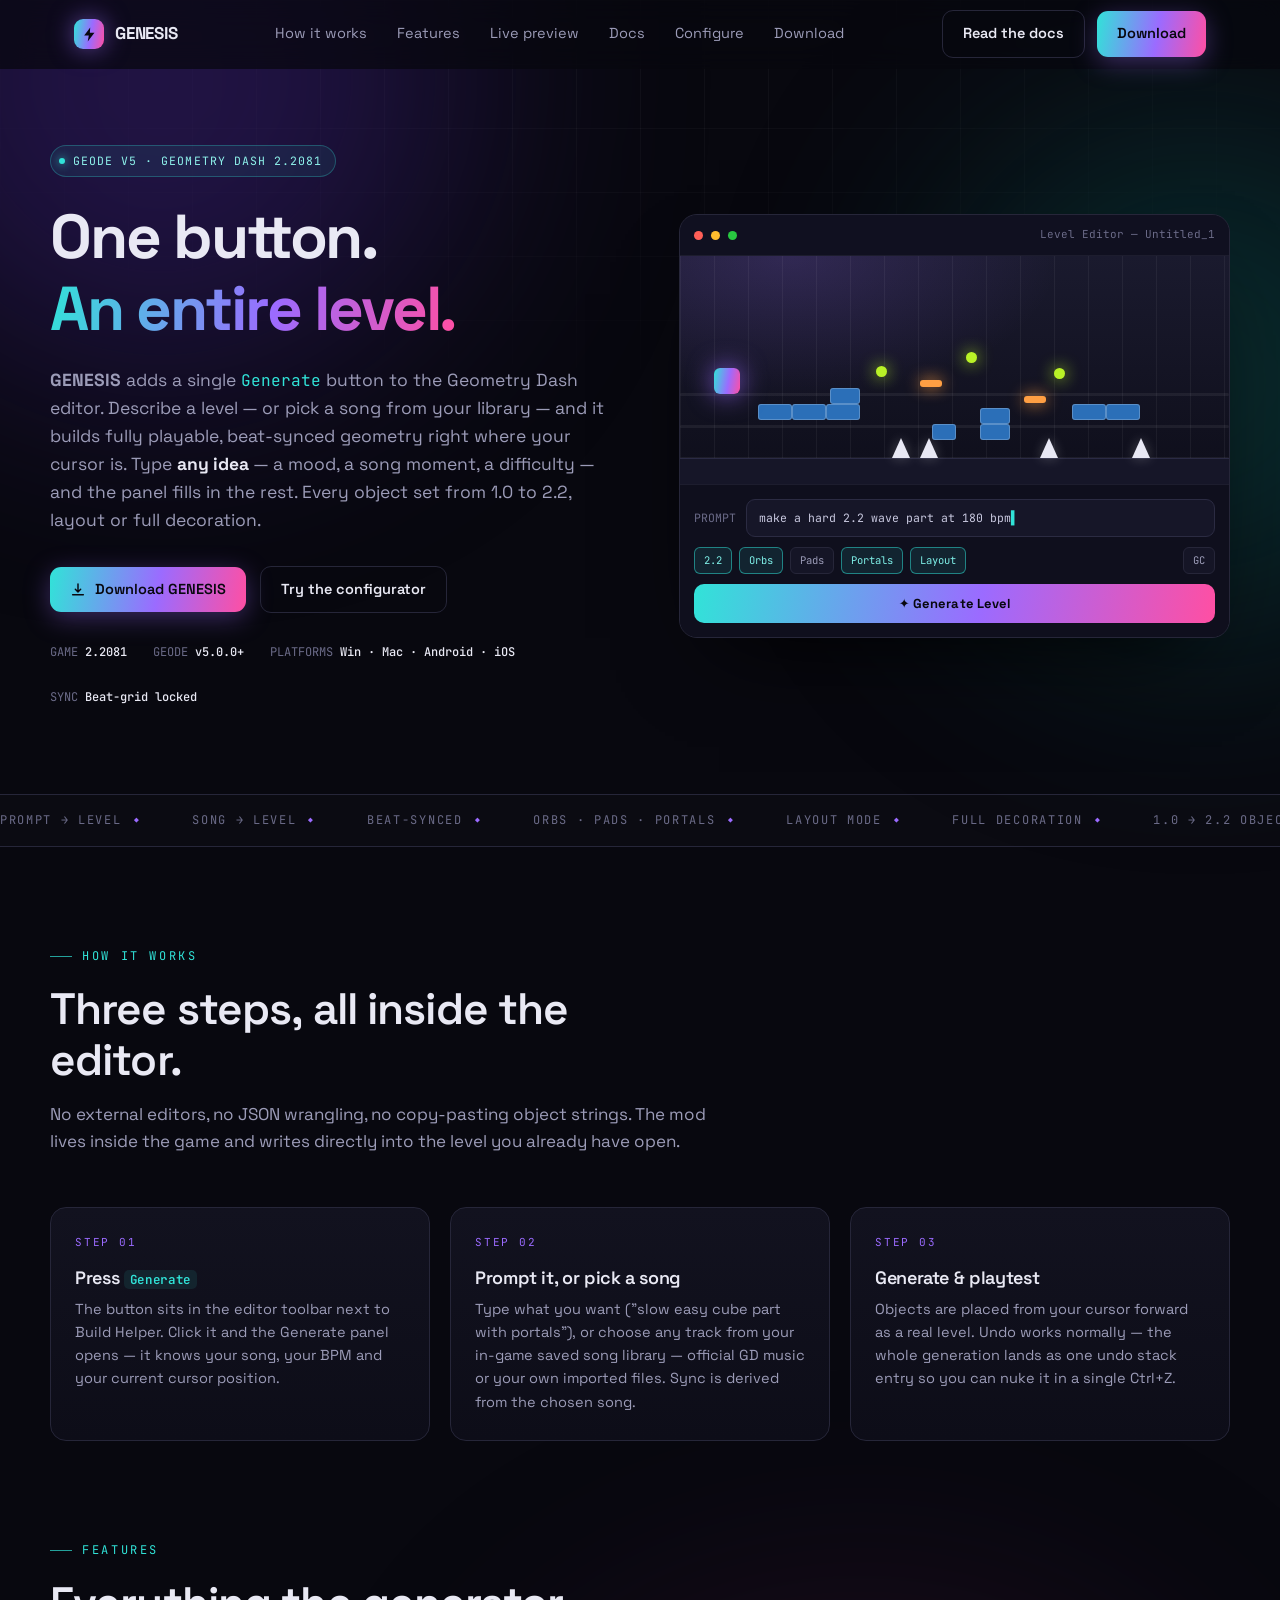
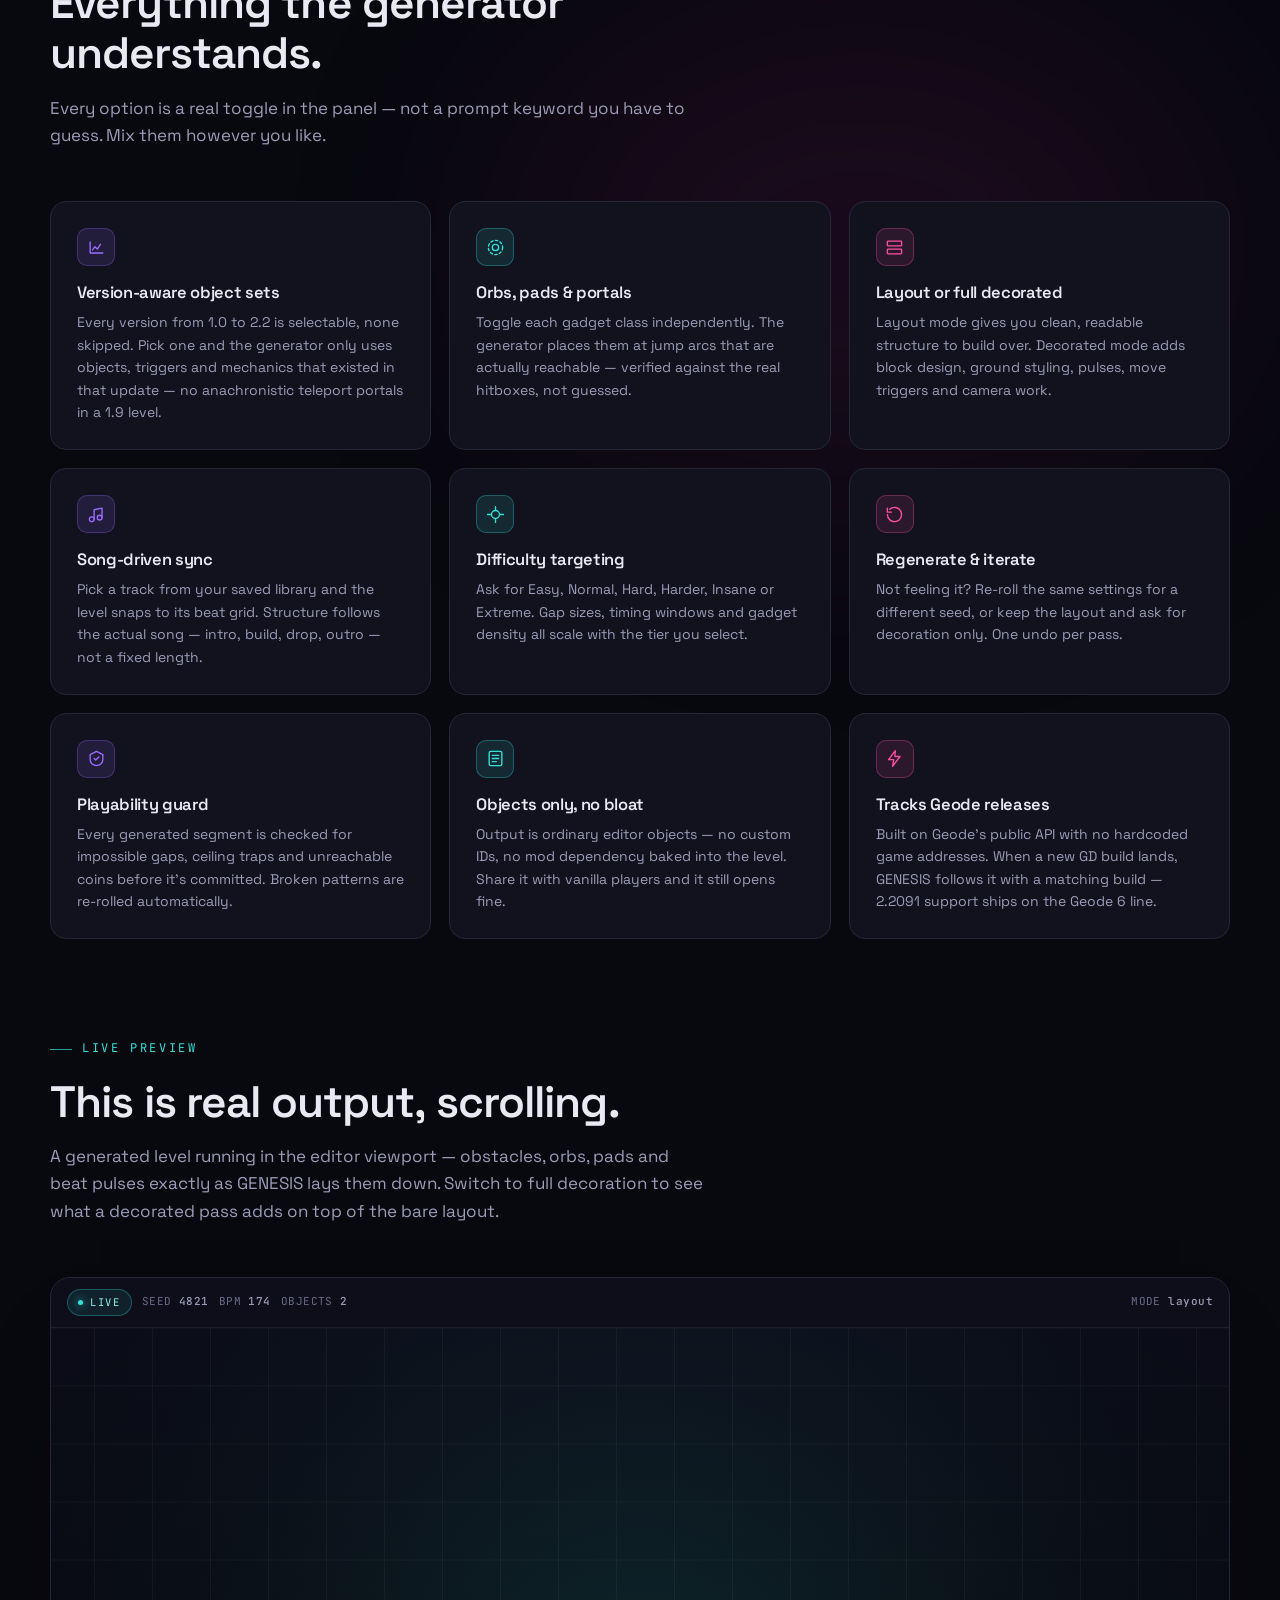
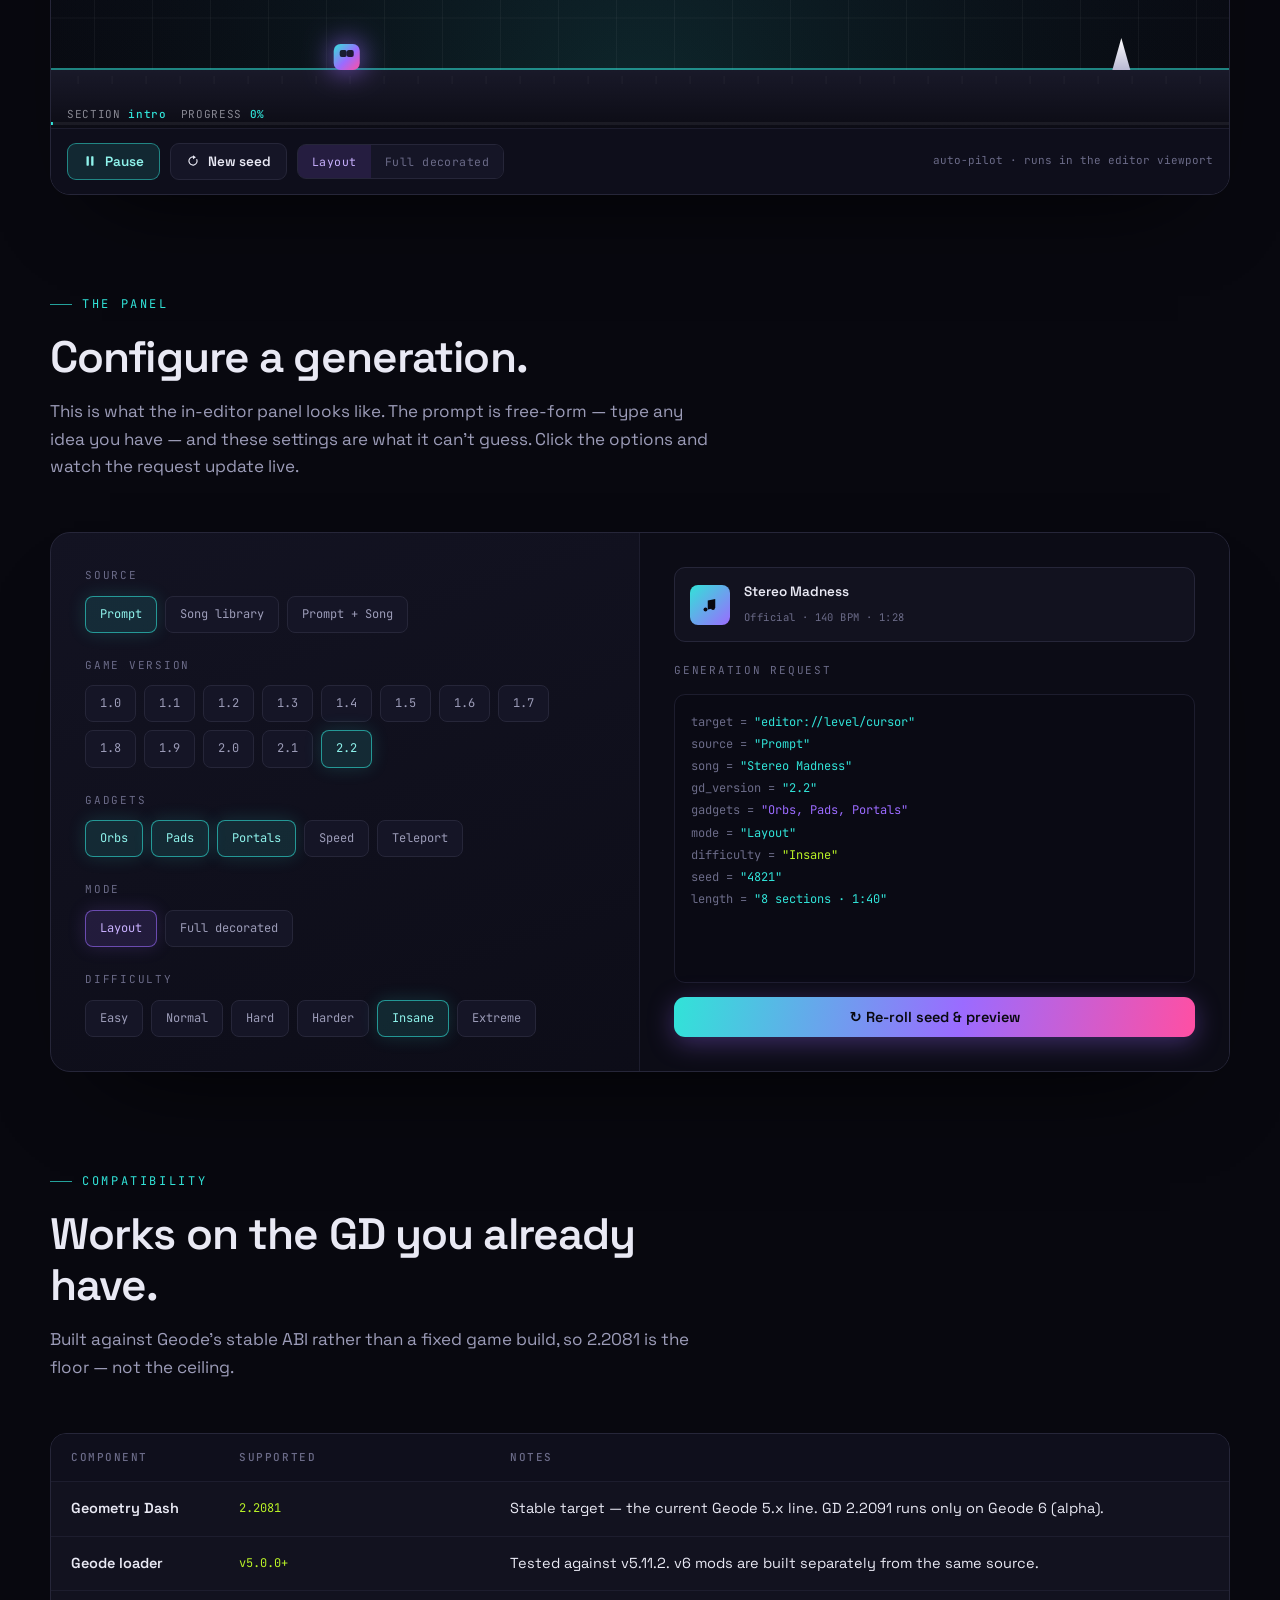
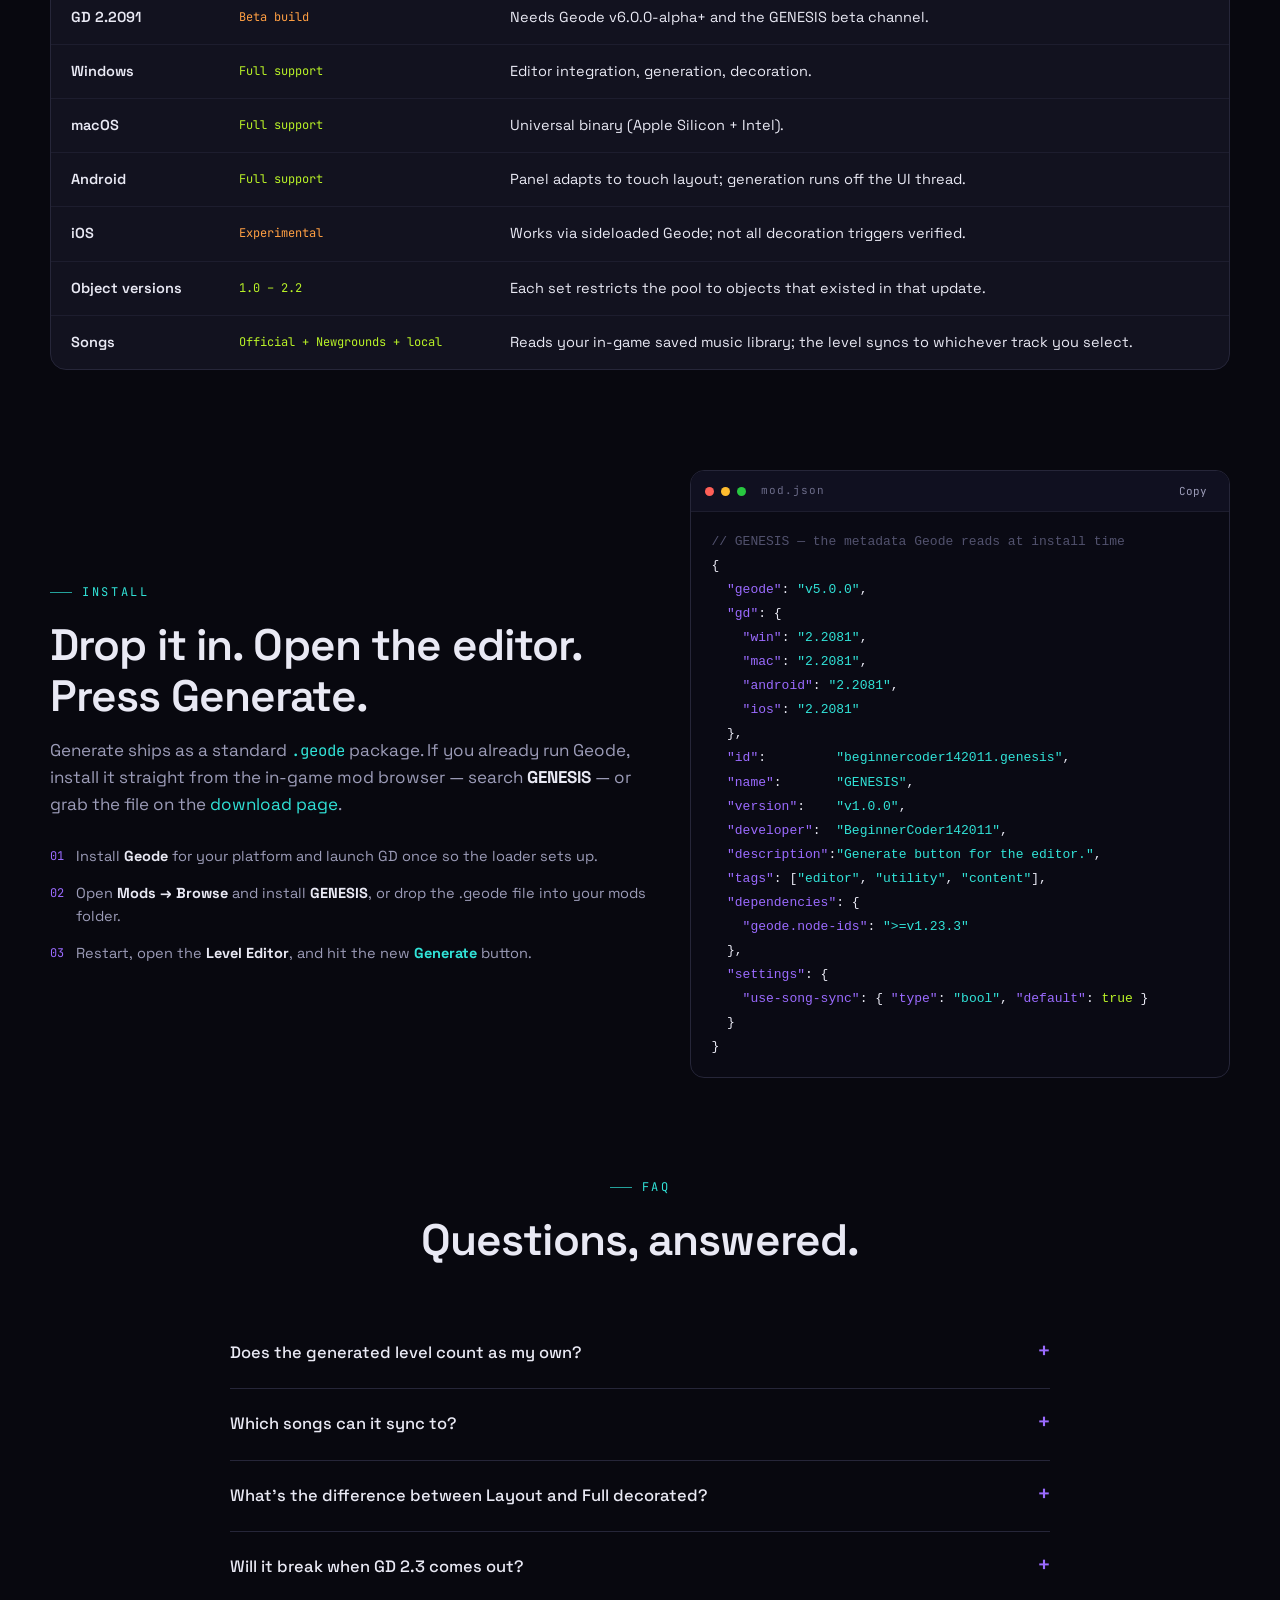
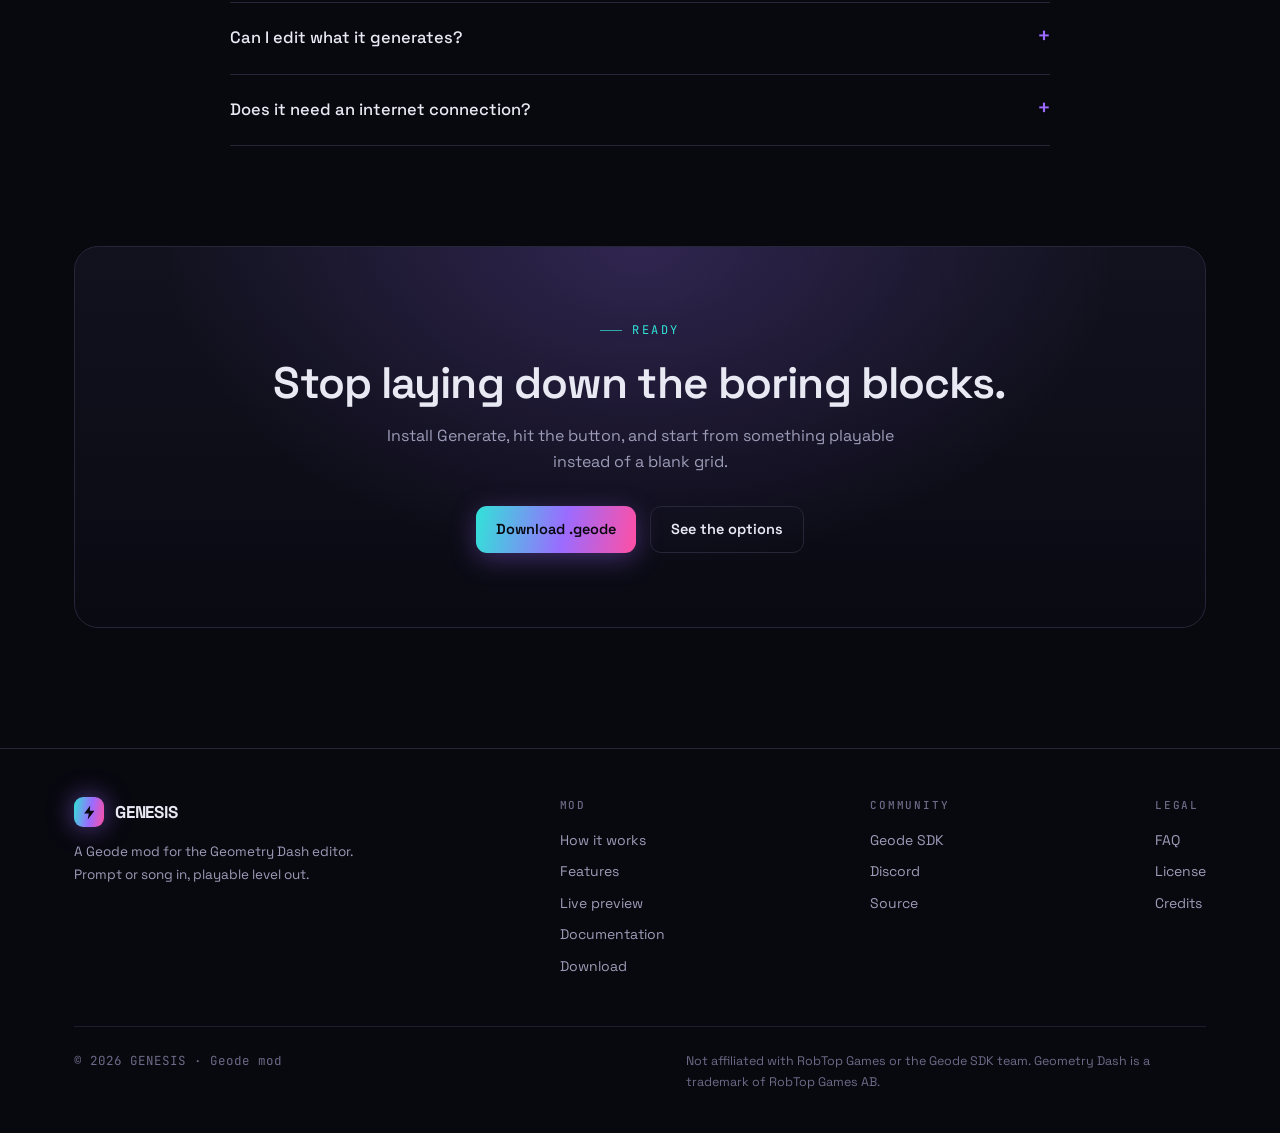
==== commit 4dadd448: "Copy: prompt accepts any idea; full ordered version + difficulty lists" ====
--- a/index.html
+++ b/index.html
@@ -48,7 +48,7 @@
     <p class="lead">
       <b>GENESIS</b> adds a single <code style="font-family:var(--mono);font-size:.92em;color:var(--cyan)">Generate</code>
       button to the Geometry Dash editor. Describe a level — or pick a song from your library — and it builds fully
-      playable, beat-synced geometry right where your cursor is. Layout or full decoration, on any object set from 1.0 to 2.2.
+      playable, beat-synced geometry right where your cursor is. Type <b style="color:var(--txt)">any idea</b> — a mood, a song moment, a difficulty — and the panel fills in the rest. Every object set from 1.0 to 2.2, layout or full decoration.
     </p>
     <div class="hero-actions">
       <a class="btn primary" href="download.html">
@@ -74,7 +74,7 @@
     <div class="ed-panel">
       <div class="ed-row">
         <span>PROMPT</span>
-        <div class="prompt-box">make a hard 2.2 wave part at 180 bpm<span class="caret">▌</span></div>
+        <div class="prompt-box" id="hero-prompt" aria-live="polite">make a hard 2.2 wave part at 180 bpm<span class="caret">▌</span></div>
       </div>
       <div class="ed-row" style="flex-wrap:wrap;gap:7px">
         <span class="chip on">2.2</span>
@@ -135,7 +135,7 @@
     <div class="card reveal">
       <div class="ico"><svg viewBox="0 0 24 24"><path d="M4 19V5m0 14h16"/><path d="M7 15l3-4 3 3 4-6"/></svg></div>
       <h3>Version-aware object sets</h3>
-      <p>Choose 1.0 through 2.2 and the generator only uses objects, triggers and mechanics that actually existed in that update. No anachronistic teleport portals in a 1.9 level.</p>
+      <p>Every version from 1.0 to 2.2 is selectable, none skipped. Pick one and the generator only uses objects, triggers and mechanics that existed in that update — no anachronistic teleport portals in a 1.9 level.</p>
     </div>
     <div class="card reveal">
       <div class="ico"><svg viewBox="0 0 24 24"><circle cx="12" cy="12" r="4"/><circle cx="12" cy="12" r="9" stroke-dasharray="3 3"/></svg></div>
@@ -232,7 +232,7 @@
   <div class="sec-head reveal">
     <div class="eyebrow">The panel</div>
     <h2>Configure a generation.</h2>
-    <p class="lead">This is what the in-editor panel looks like. Click the options and watch the request — and the expected output — update live.</p>
+    <p class="lead">This is what the in-editor panel looks like. The prompt is free-form — type any idea you have — and these settings are what it can't guess. Click the options and watch the request update live.</p>
   </div>
 
   <div class="config reveal">
@@ -250,6 +250,14 @@
           <span class="cfg-label">Game version</span>
           <div class="opts" data-group="version">
             <div class="opt" data-val="1.0">1.0</div>
+            <div class="opt" data-val="1.1">1.1</div>
+            <div class="opt" data-val="1.2">1.2</div>
+            <div class="opt" data-val="1.3">1.3</div>
+            <div class="opt" data-val="1.4">1.4</div>
+            <div class="opt" data-val="1.5">1.5</div>
+            <div class="opt" data-val="1.6">1.6</div>
+            <div class="opt" data-val="1.7">1.7</div>
+            <div class="opt" data-val="1.8">1.8</div>
             <div class="opt" data-val="1.9">1.9</div>
             <div class="opt" data-val="2.0">2.0</div>
             <div class="opt" data-val="2.1">2.1</div>
@@ -279,6 +287,7 @@
             <div class="opt" data-val="Easy">Easy</div>
             <div class="opt" data-val="Normal">Normal</div>
             <div class="opt" data-val="Hard">Hard</div>
+            <div class="opt" data-val="Harder">Harder</div>
             <div class="opt active" data-val="Insane">Insane</div>
             <div class="opt" data-val="Extreme">Extreme</div>
           </div>
@@ -679,6 +688,26 @@
     document.querySelectorAll('a[href="https://github.com/"]').forEach(a => { a.href = GENESIS_GH; });
   })();
 </script>
+<script>
+  /* hero prompt: cycle through free-form ideas to show the box takes anything */
+  (function () {
+    const box = document.getElementById('hero-prompt');
+    if (!box) return;
+    const ideas = [
+      'make a hard 2.2 wave part at 180 bpm',
+      'chill cube intro, pads only, no orbs',
+      'something that feels like a sunrise, easy',
+      'extreme spider section, short hops, 2.1',
+      'decorate this layout neon purple, keep gameplay',
+      'fast and angry, 20 seconds, extreme'
+    ];
+    let i = 0;
+    setInterval(() => {
+      i = (i + 1) % ideas.length;
+      box.innerHTML = ideas[i] + '<span class="caret">▌</span>';
+    }, 4200);
+  })();
+</script>
 <script src="preview.js" defer></script>
 </body>
 </html>
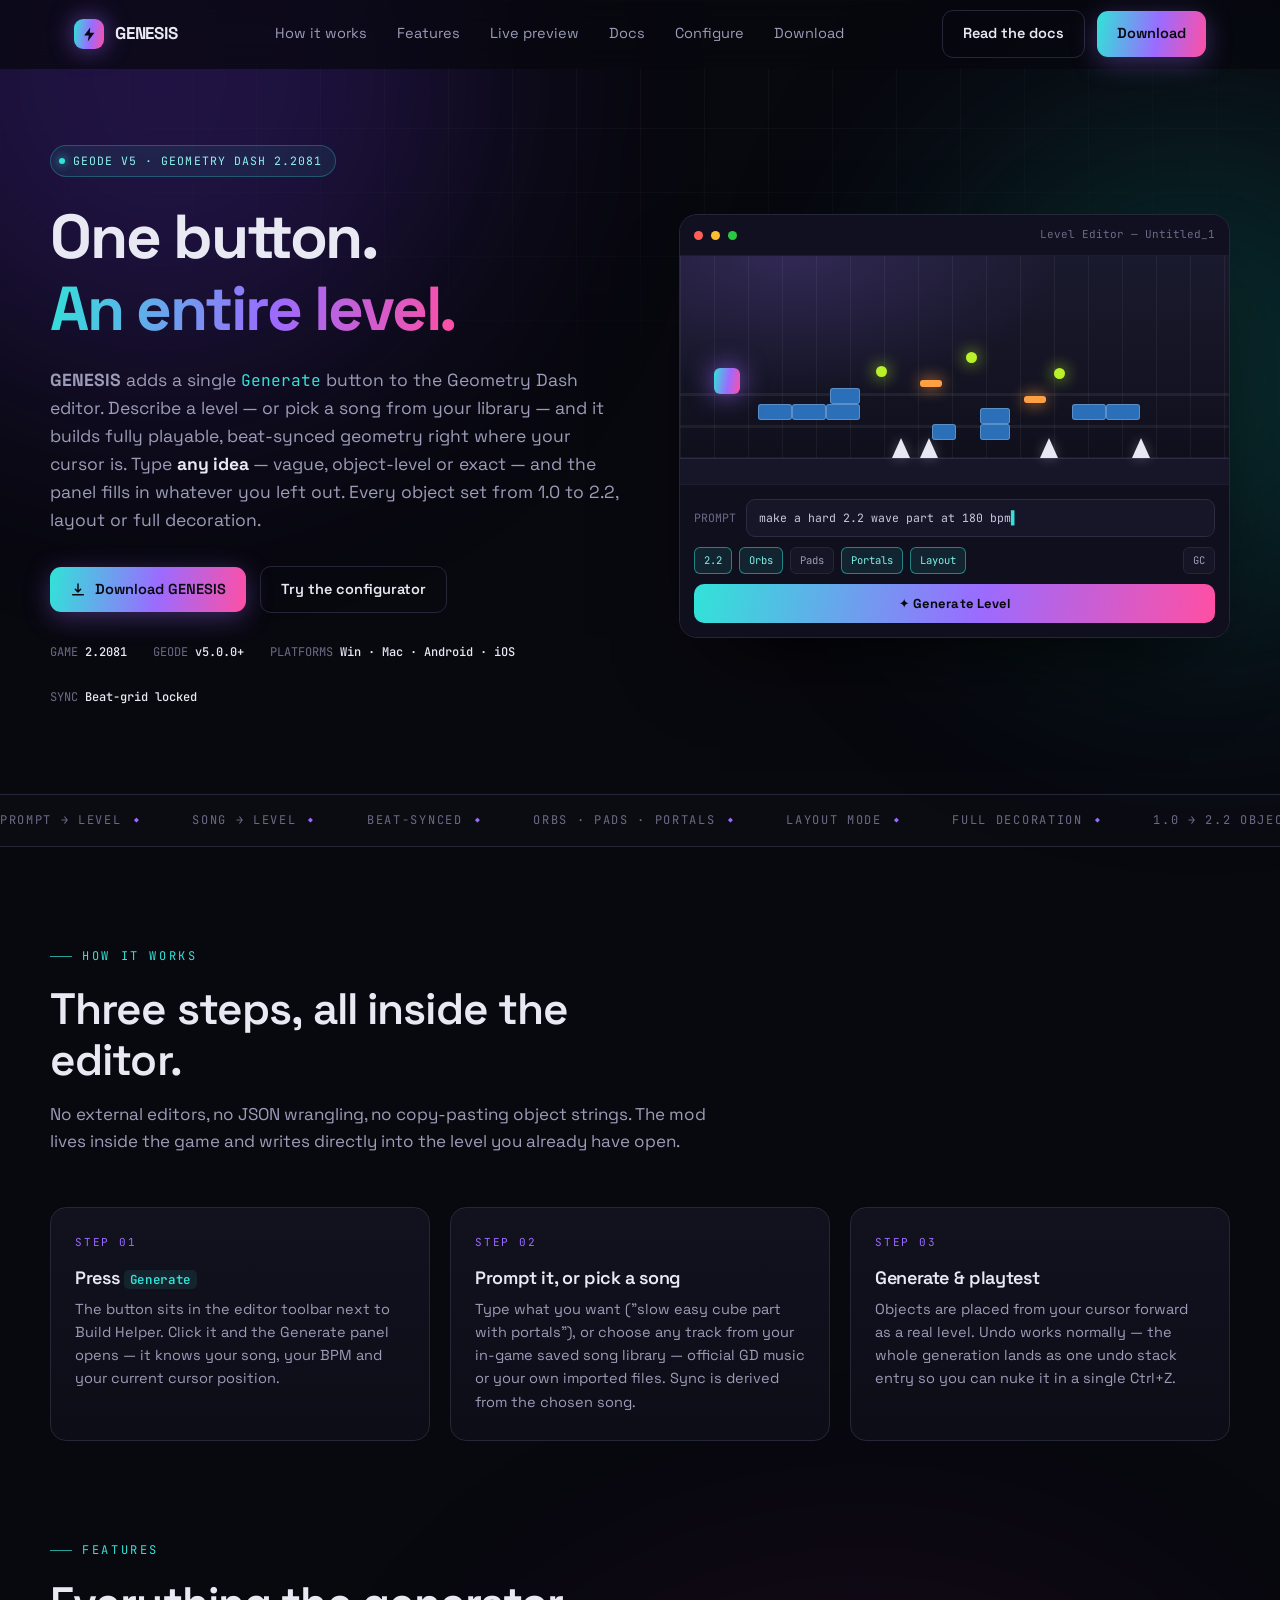
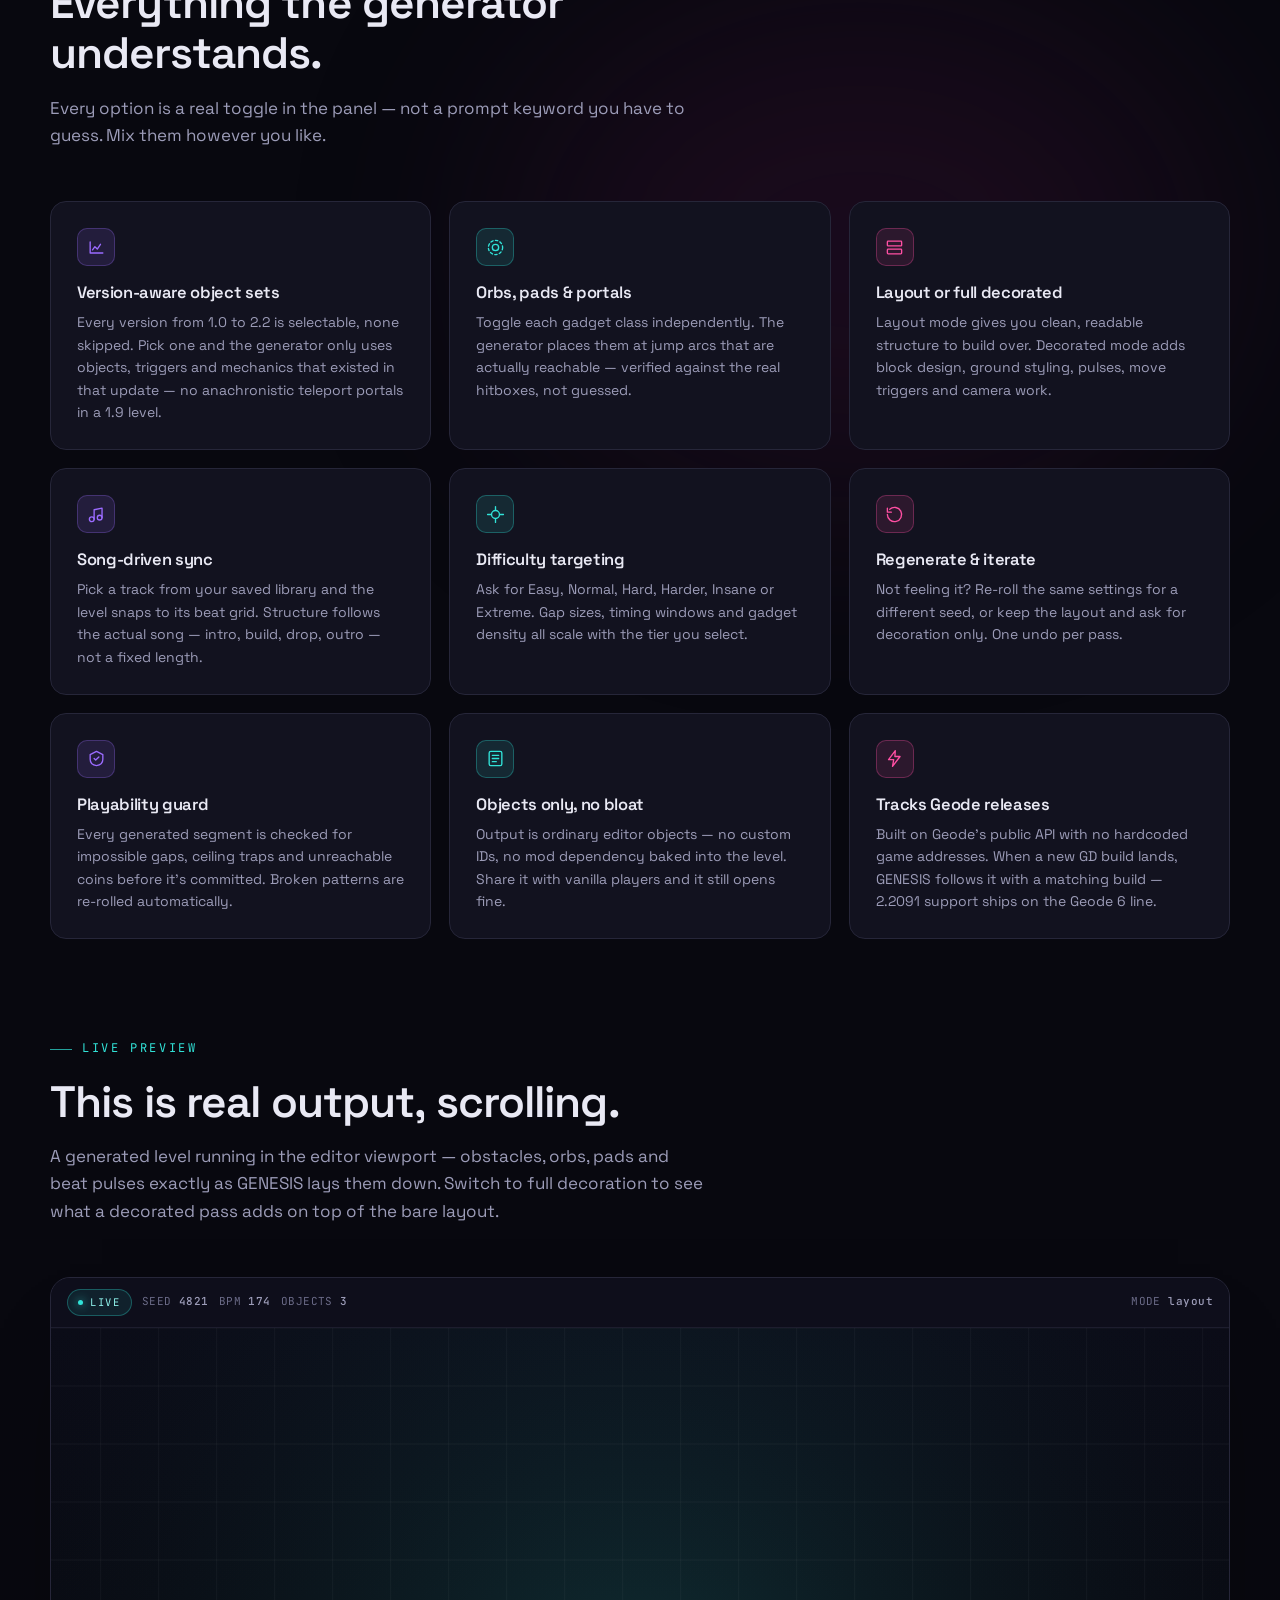
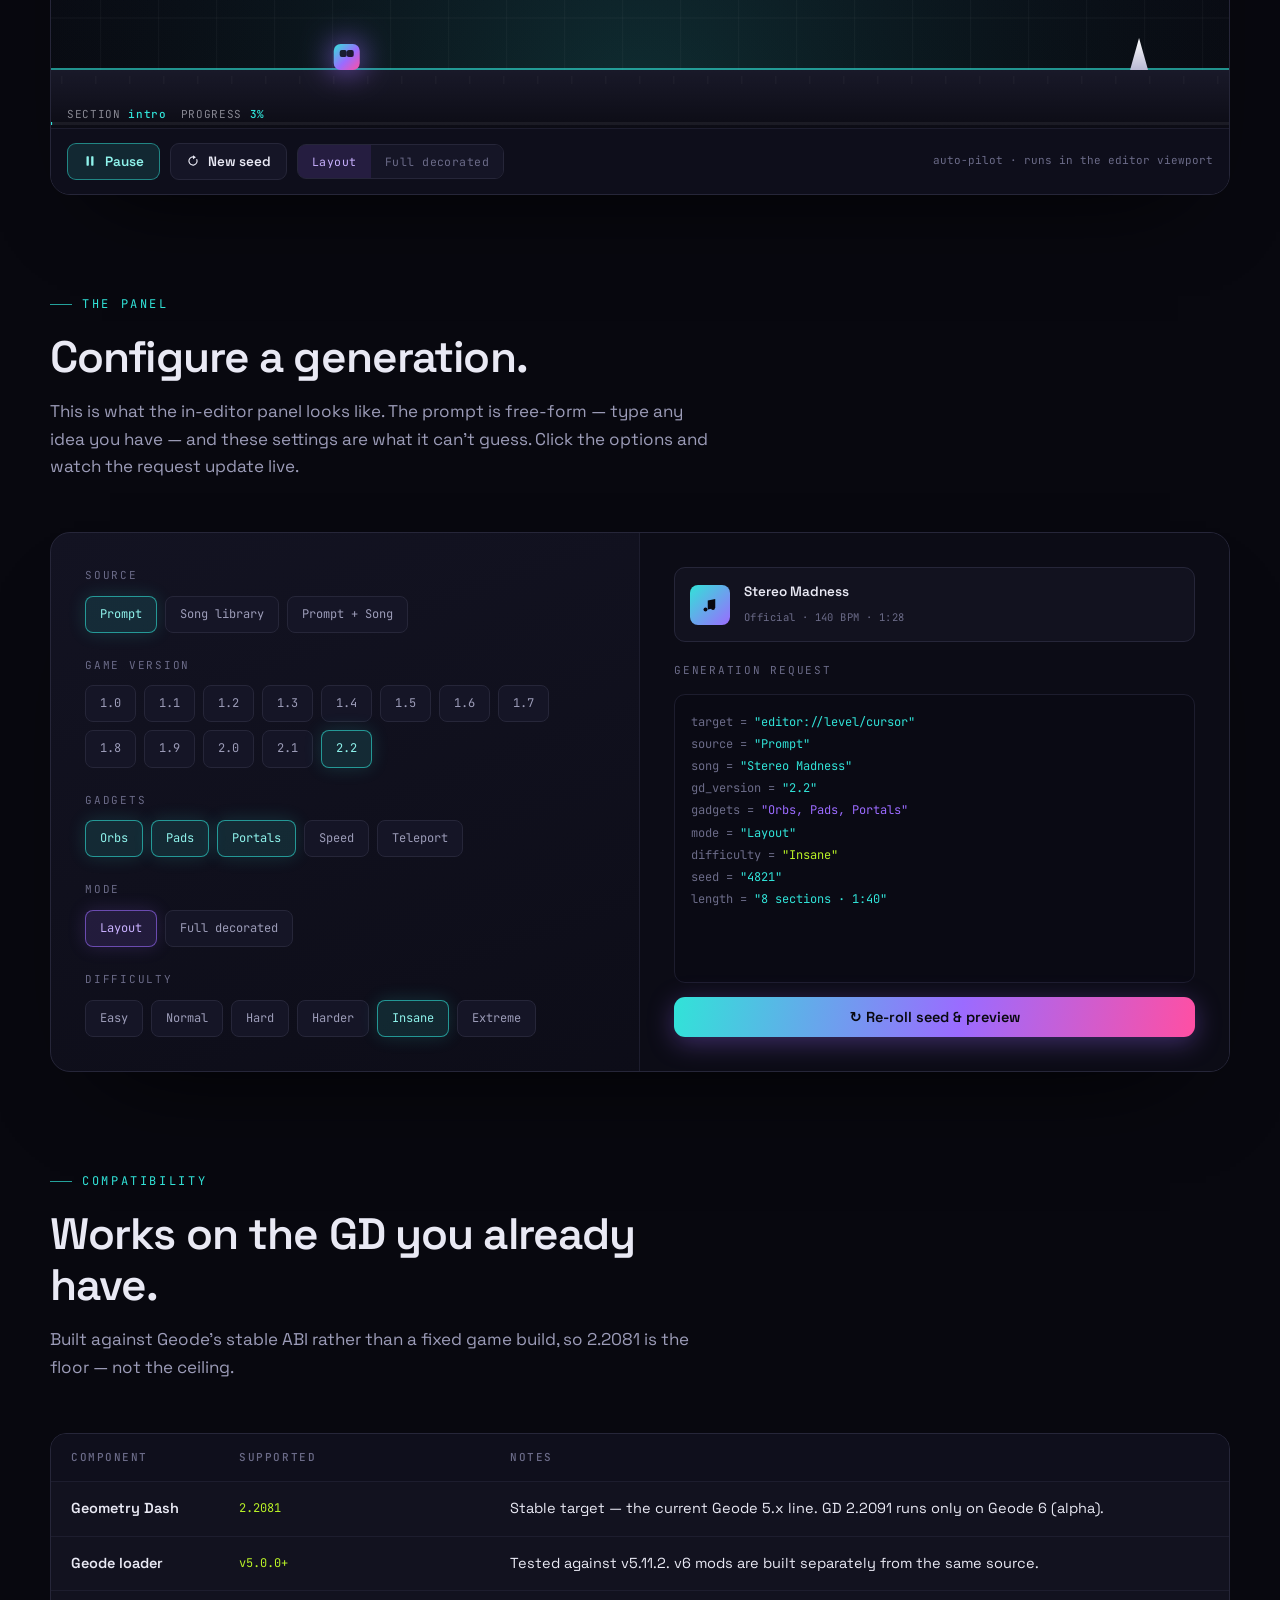
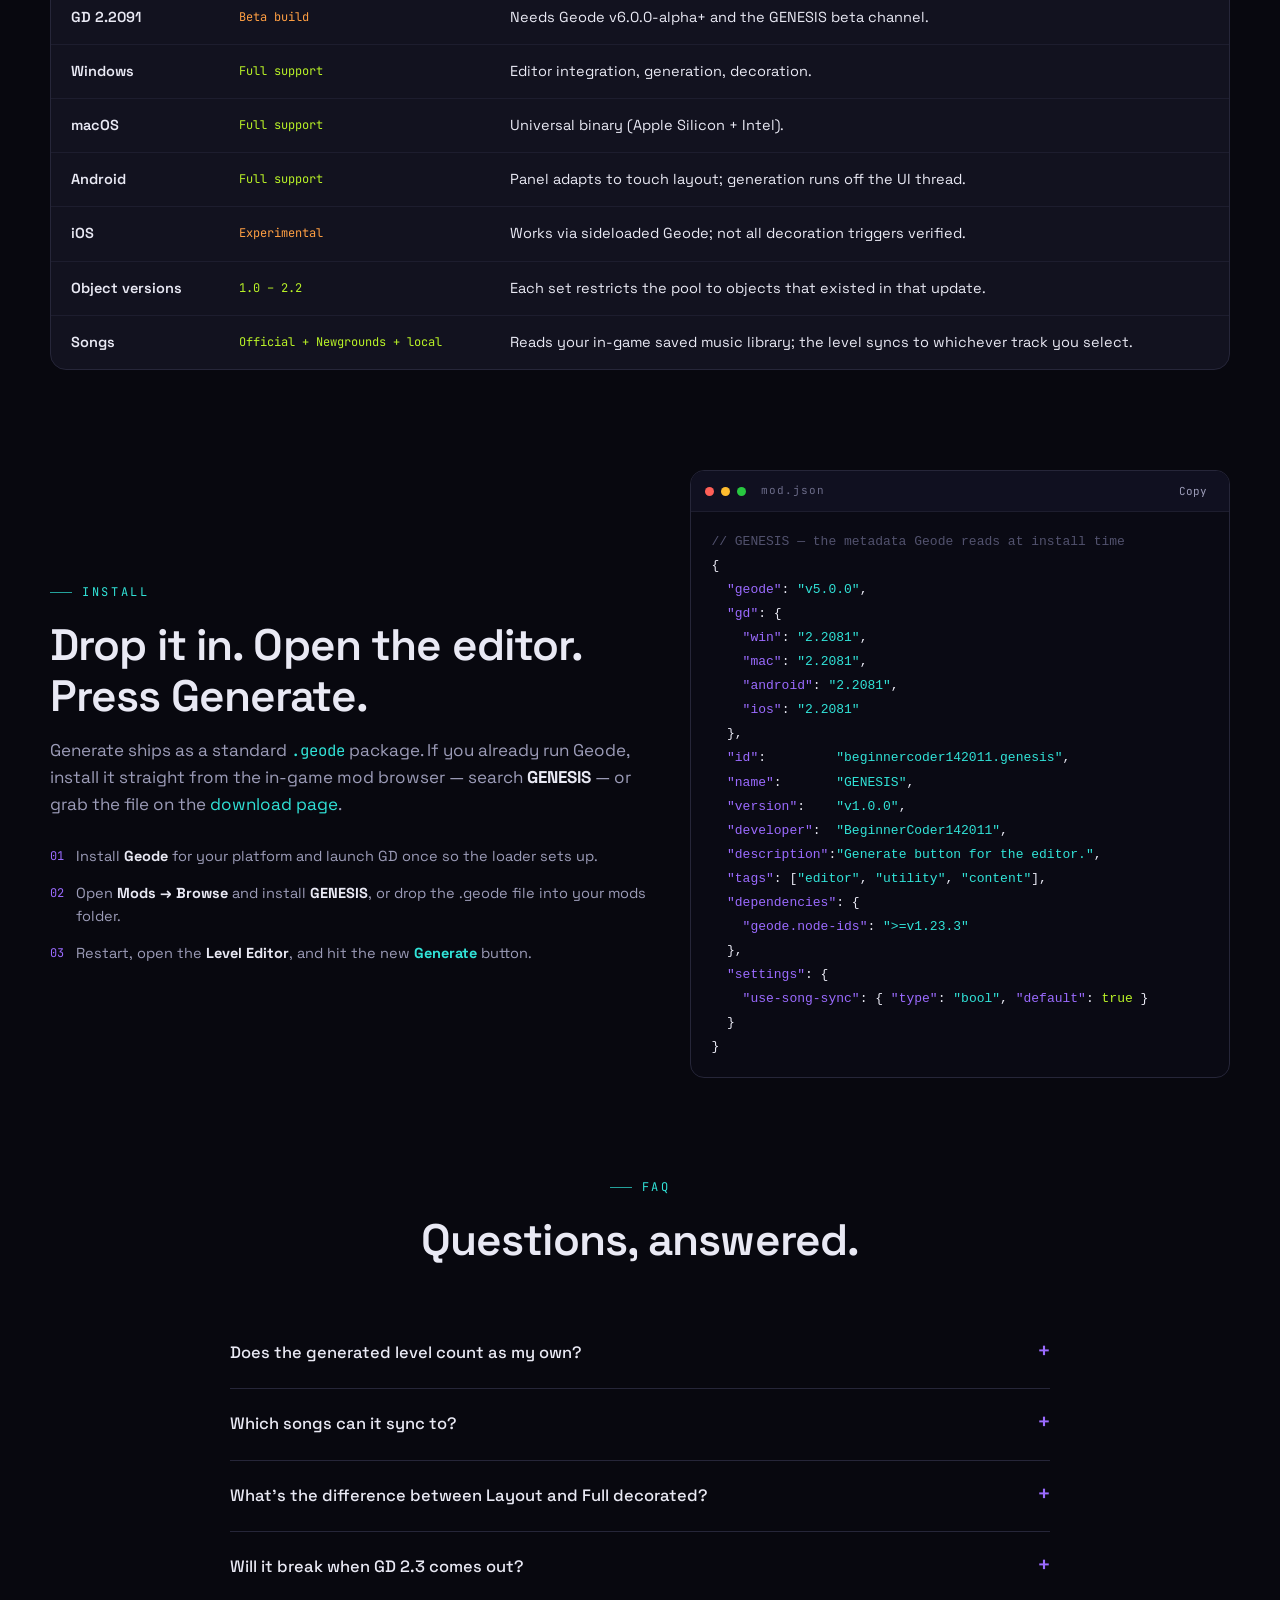
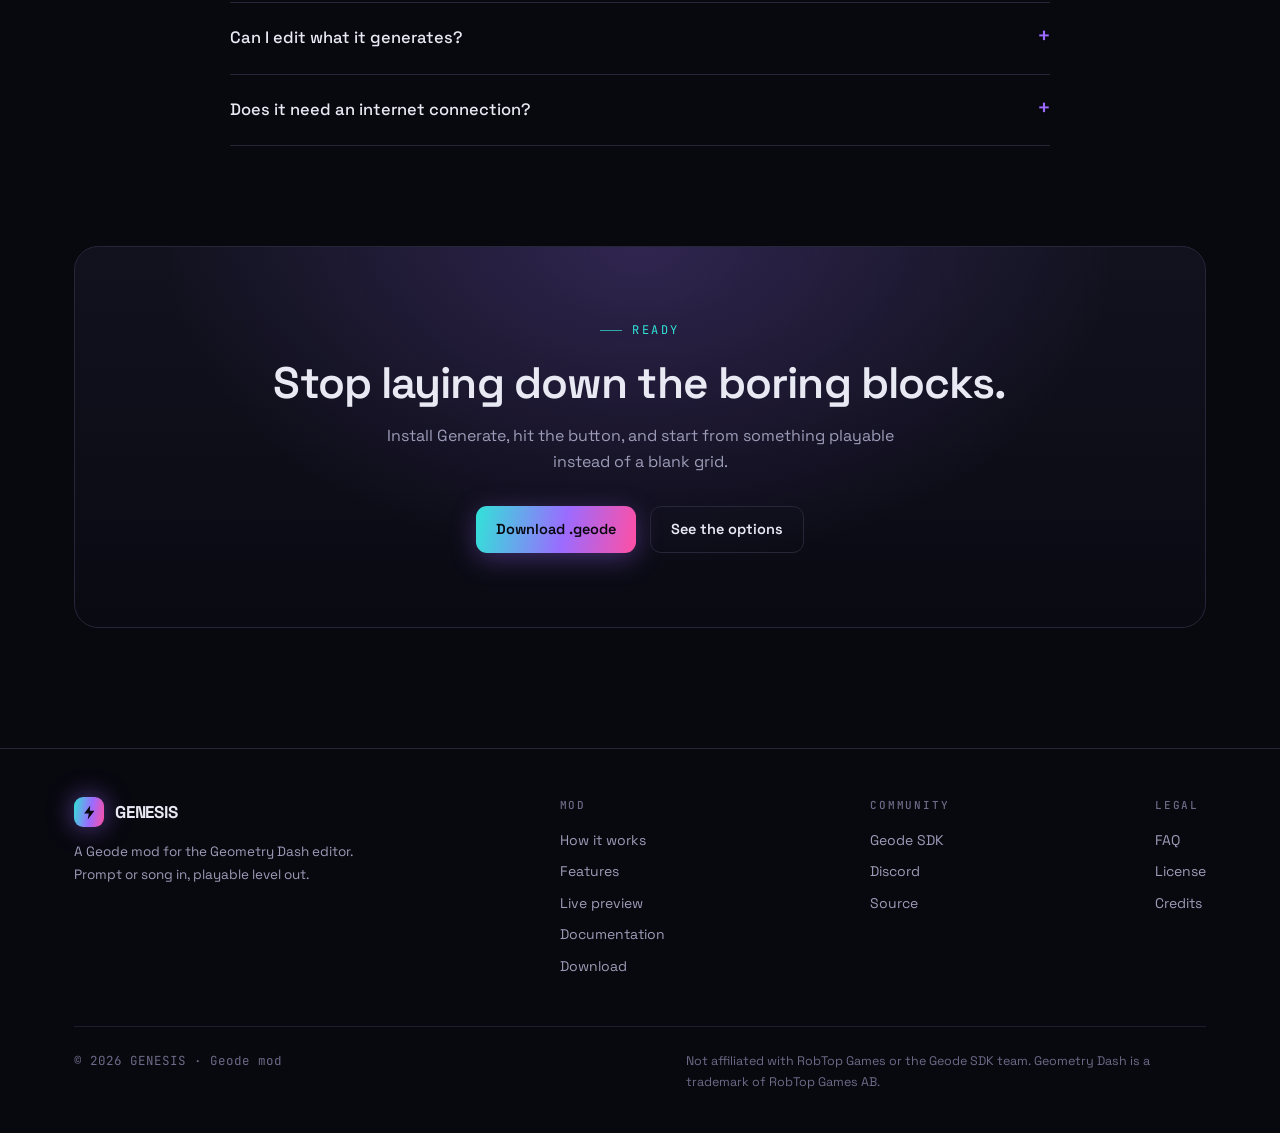
==== commit 166ca33a: "Hero: prompt accepts vague, object-level or exact ideas" ====
--- a/index.html
+++ b/index.html
@@ -48,7 +48,7 @@
     <p class="lead">
       <b>GENESIS</b> adds a single <code style="font-family:var(--mono);font-size:.92em;color:var(--cyan)">Generate</code>
       button to the Geometry Dash editor. Describe a level — or pick a song from your library — and it builds fully
-      playable, beat-synced geometry right where your cursor is. Type <b style="color:var(--txt)">any idea</b> — a mood, a song moment, a difficulty — and the panel fills in the rest. Every object set from 1.0 to 2.2, layout or full decoration.
+      playable, beat-synced geometry right where your cursor is. Type <b style="color:var(--txt)">any idea</b> — vague, object-level or exact — and the panel fills in whatever you left out. Every object set from 1.0 to 2.2, layout or full decoration.
     </p>
     <div class="hero-actions">
       <a class="btn primary" href="download.html">
@@ -699,7 +699,8 @@
       'something that feels like a sunrise, easy',
       'extreme spider section, short hops, 2.1',
       'decorate this layout neon purple, keep gameplay',
-      'fast and angry, 20 seconds, extreme'
+      'fast and angry, 20 seconds, extreme',
+      'spikes every 4 blocks, orbs over the gaps, hard'
     ];
     let i = 0;
     setInterval(() => {
